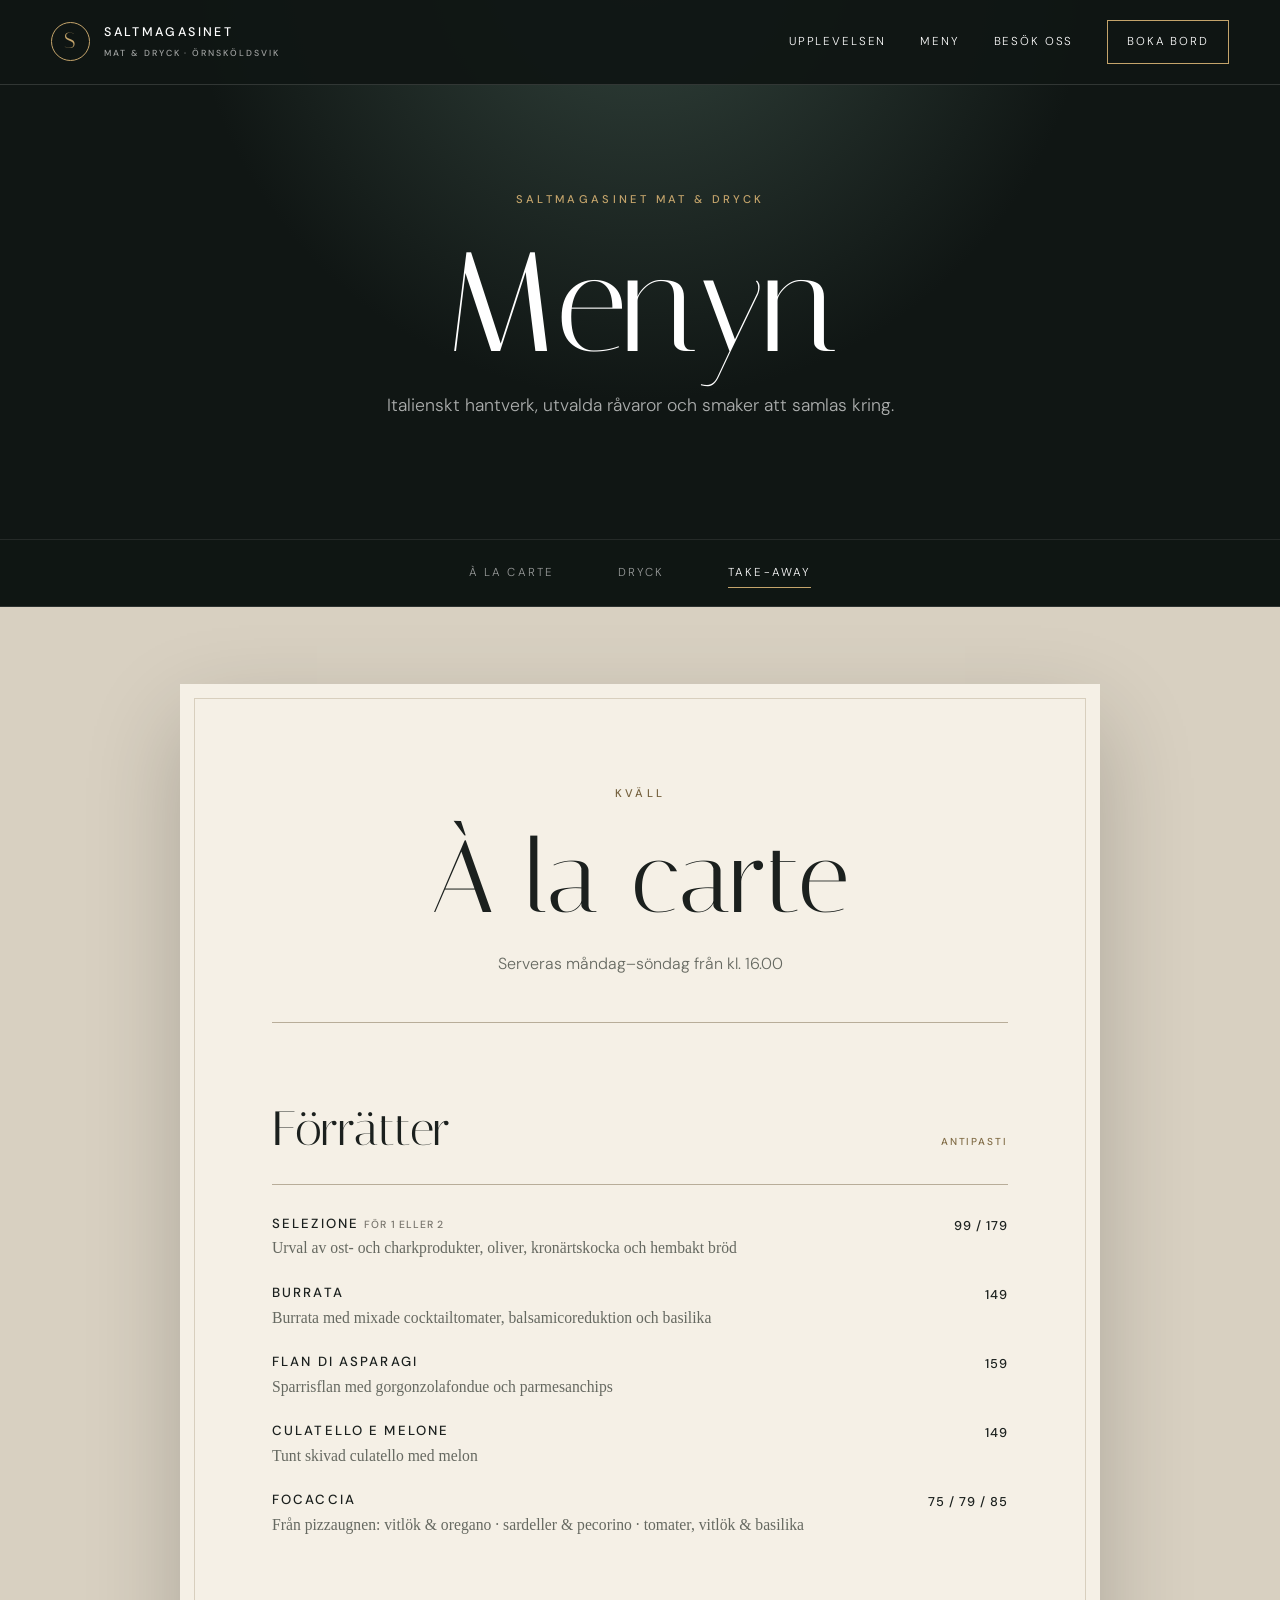
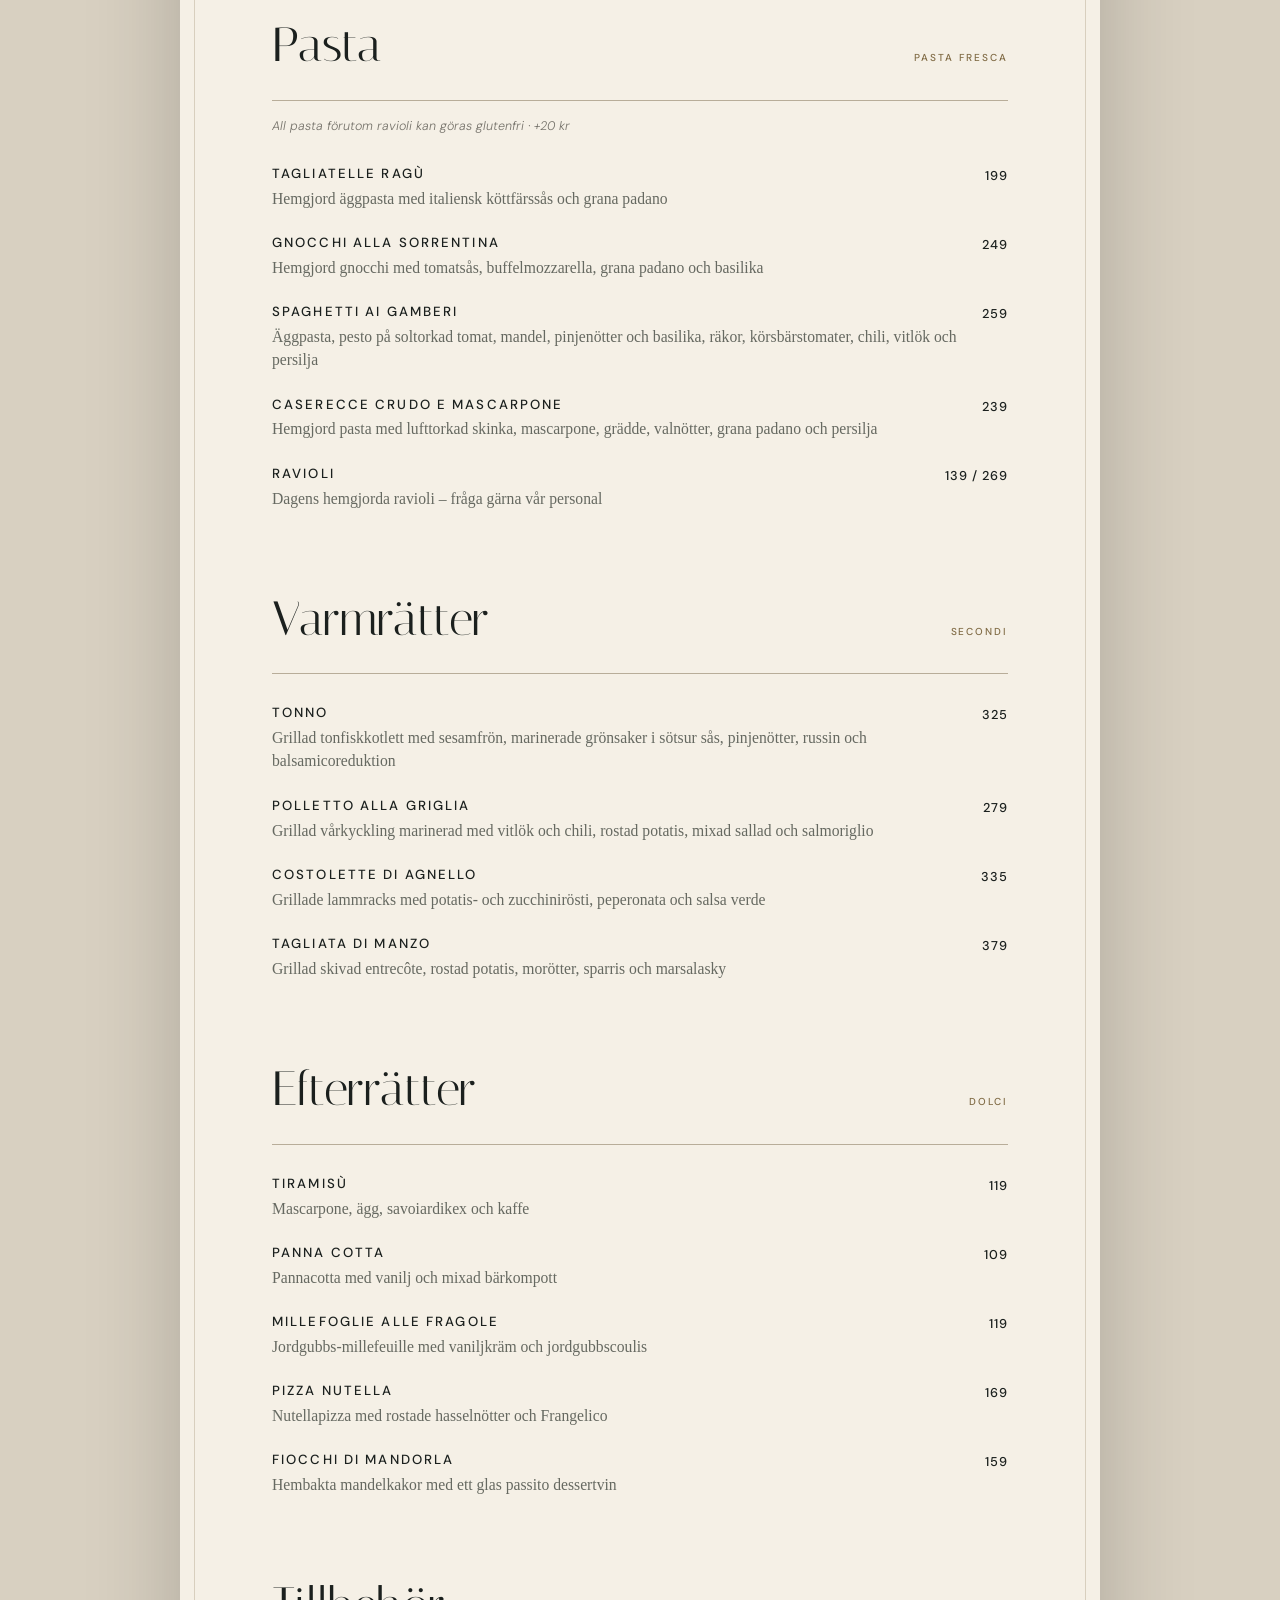
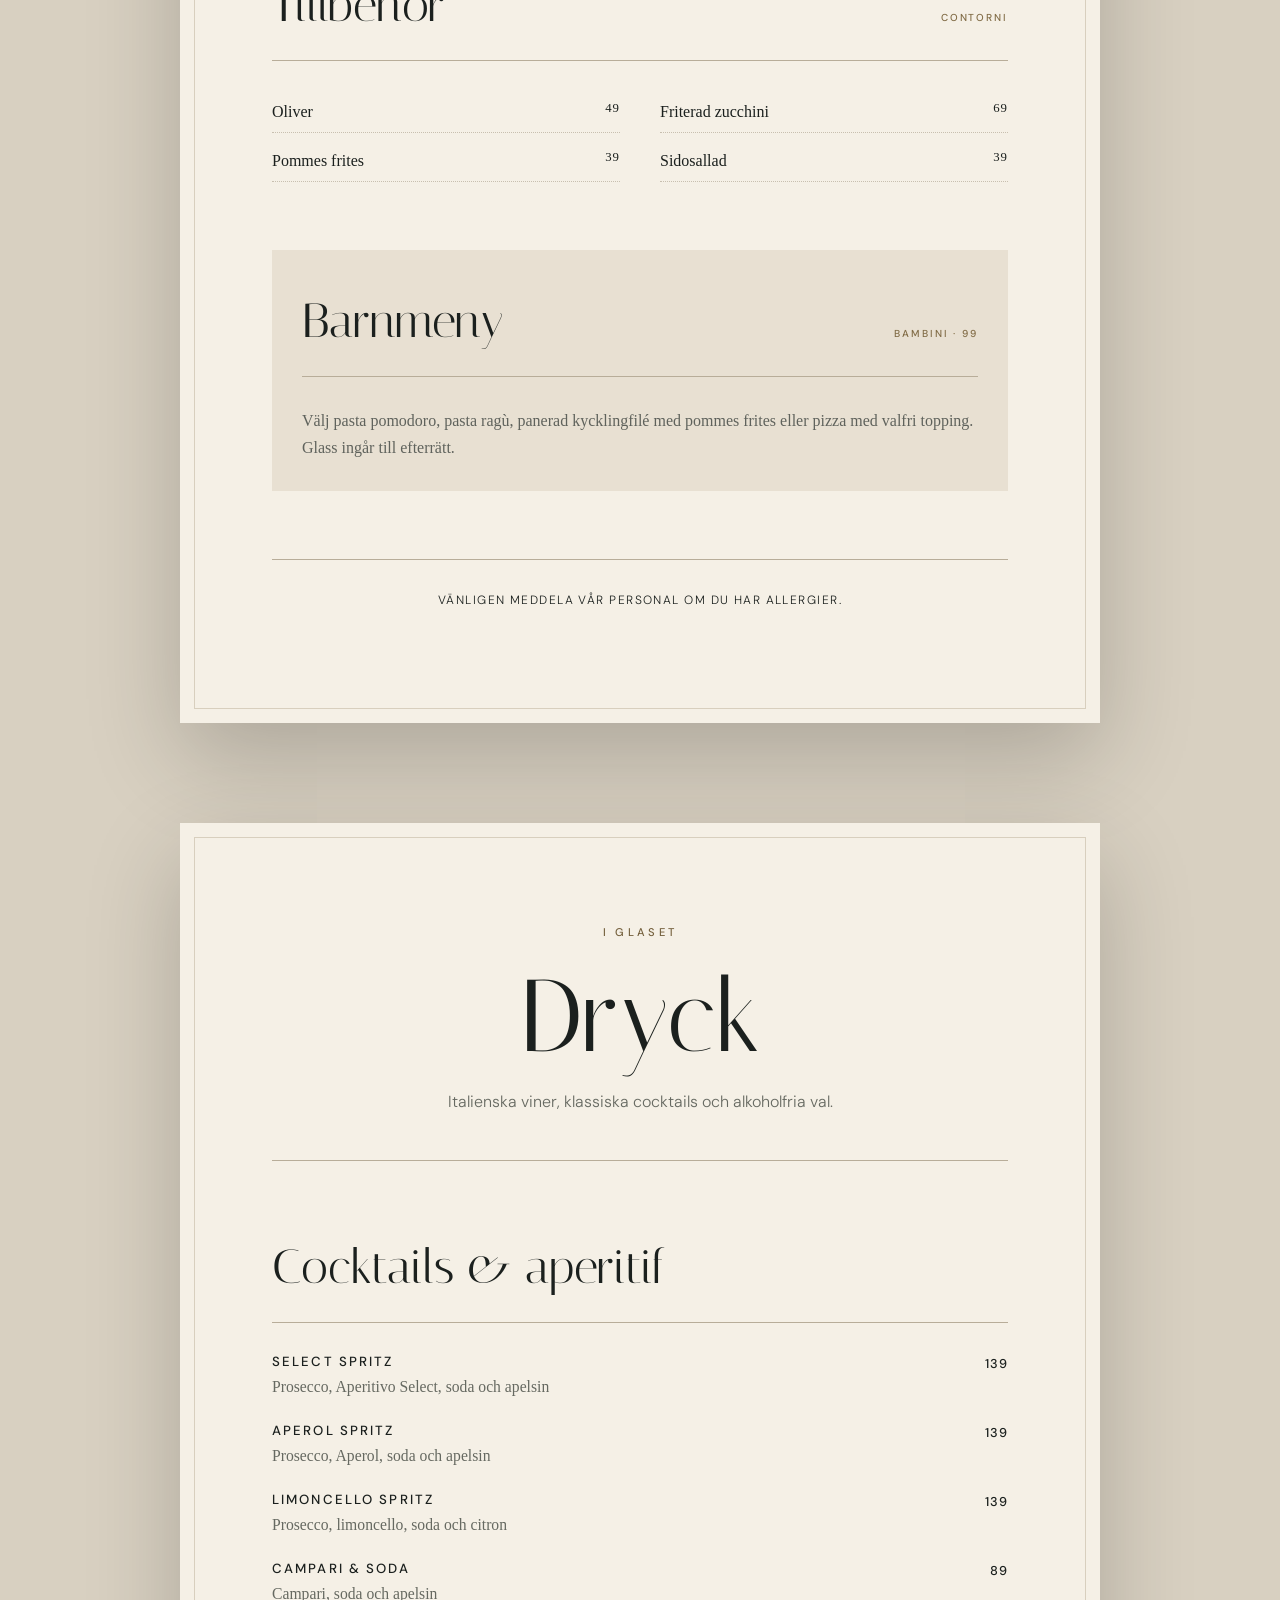
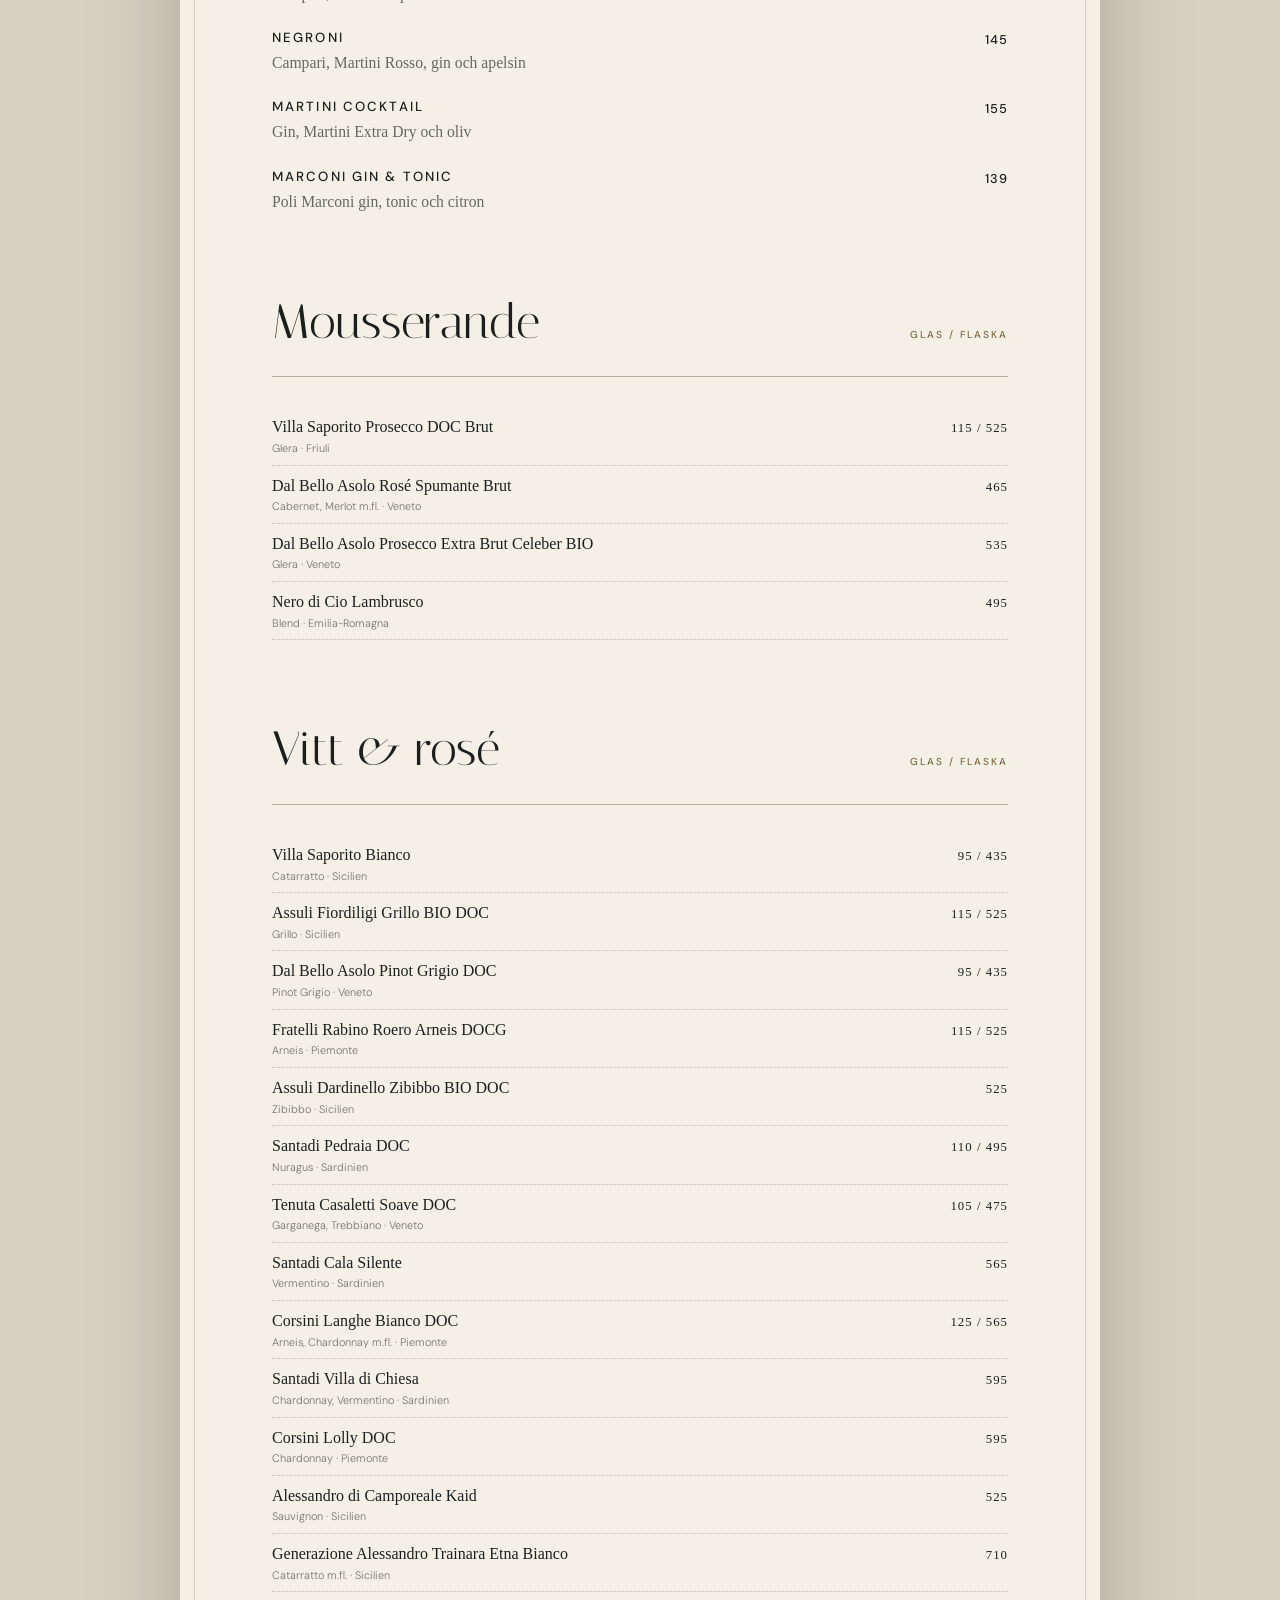
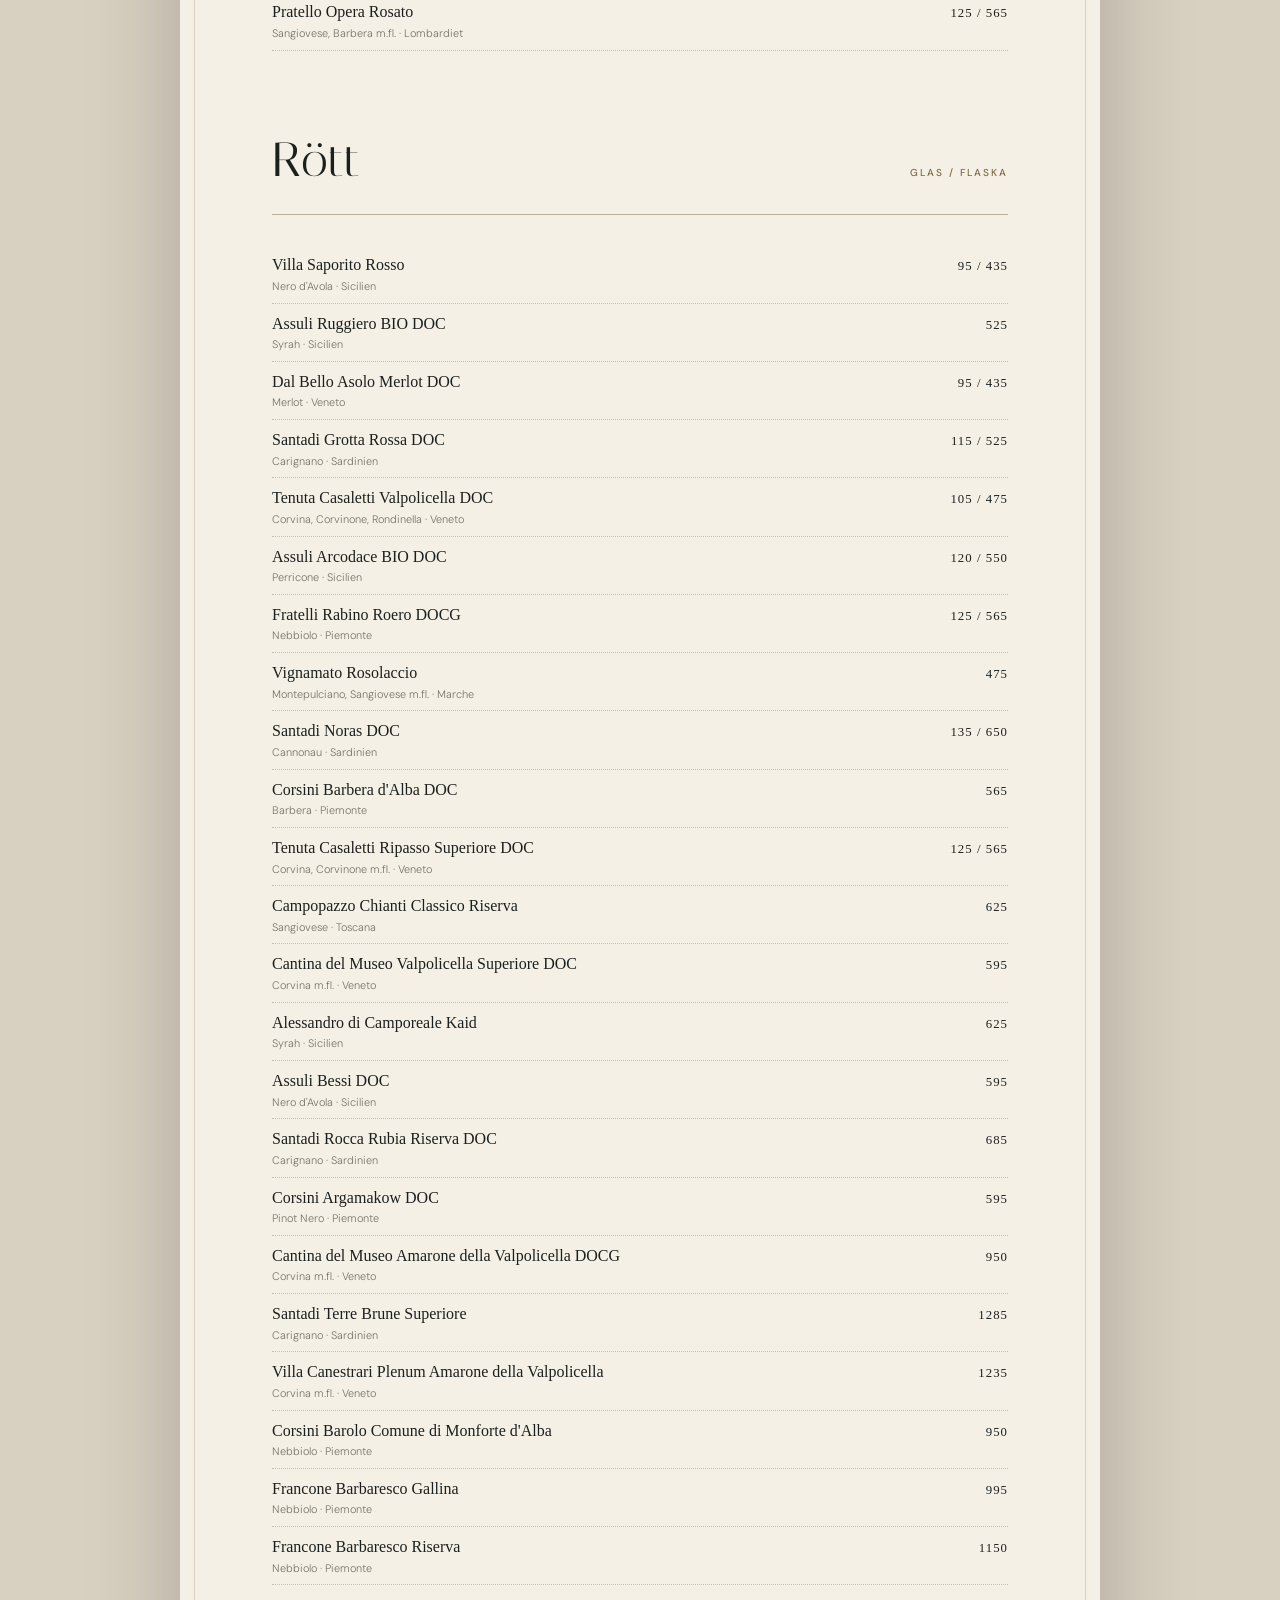
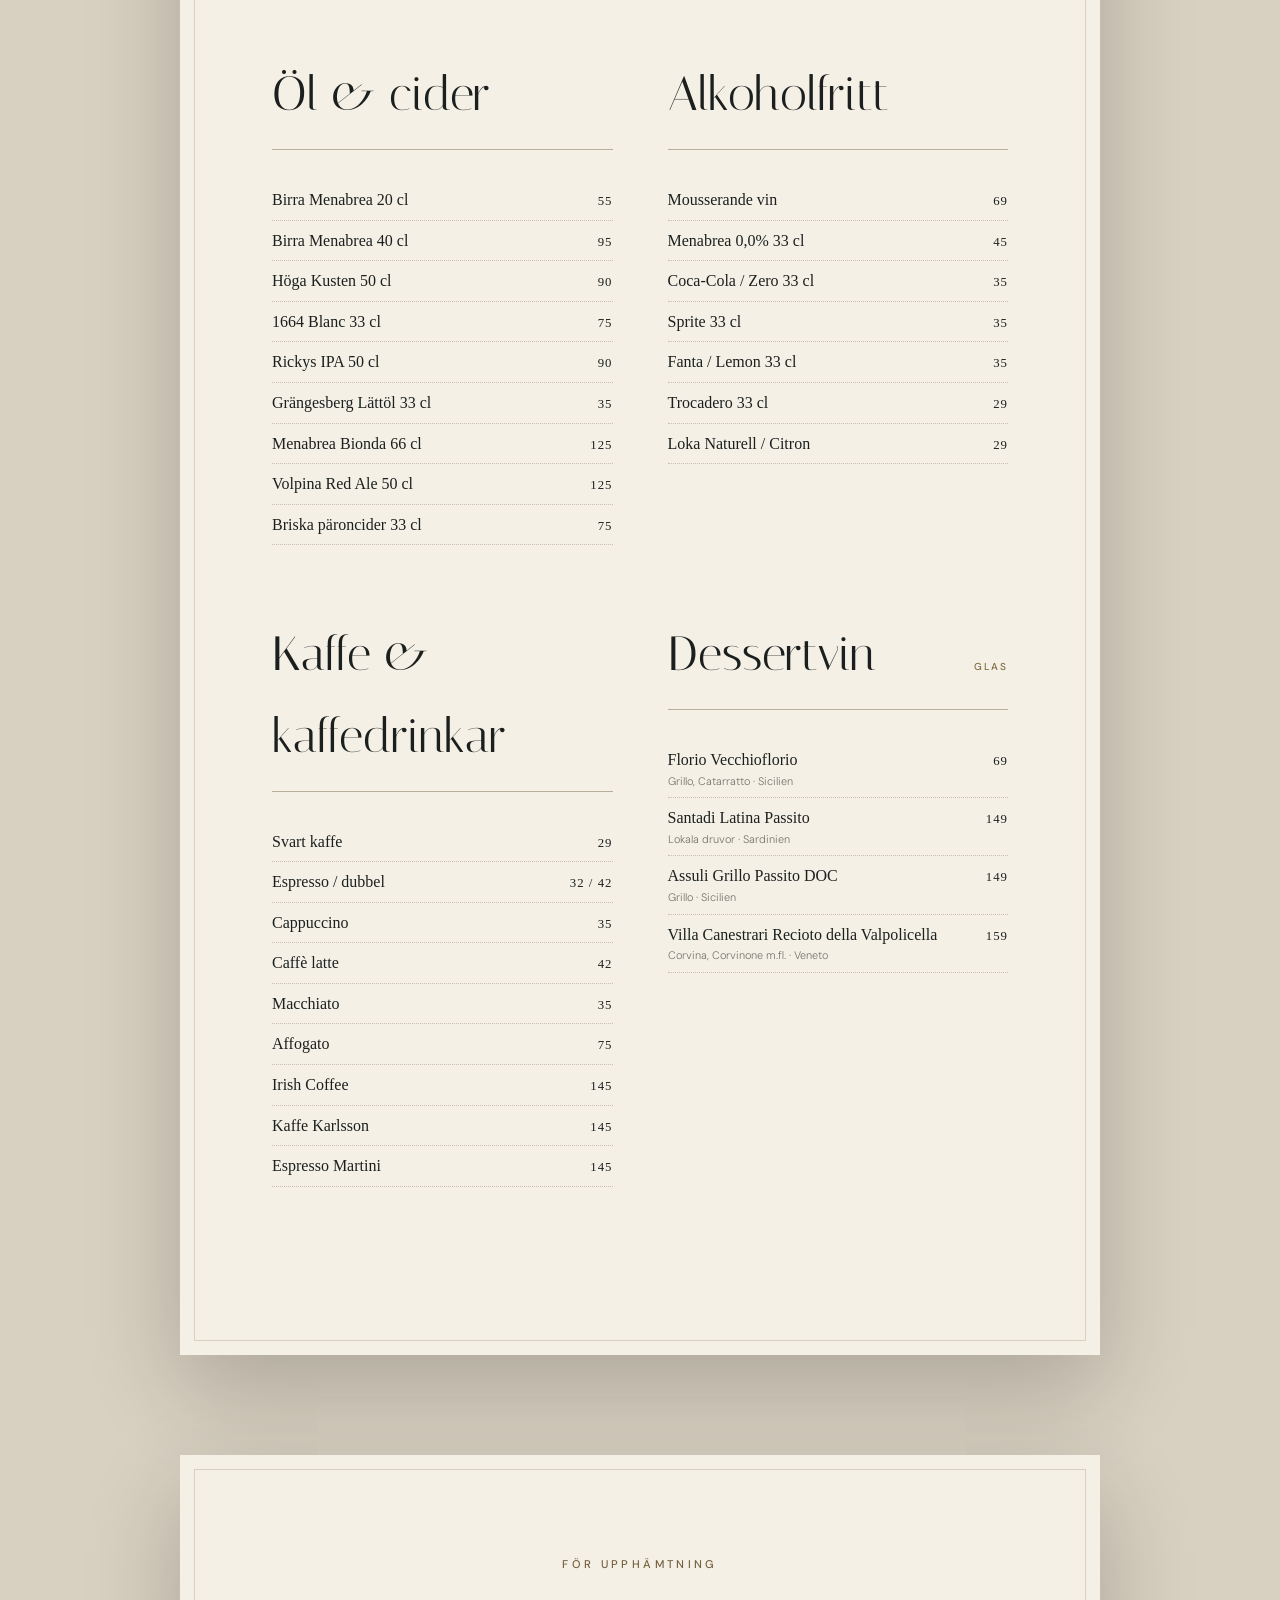
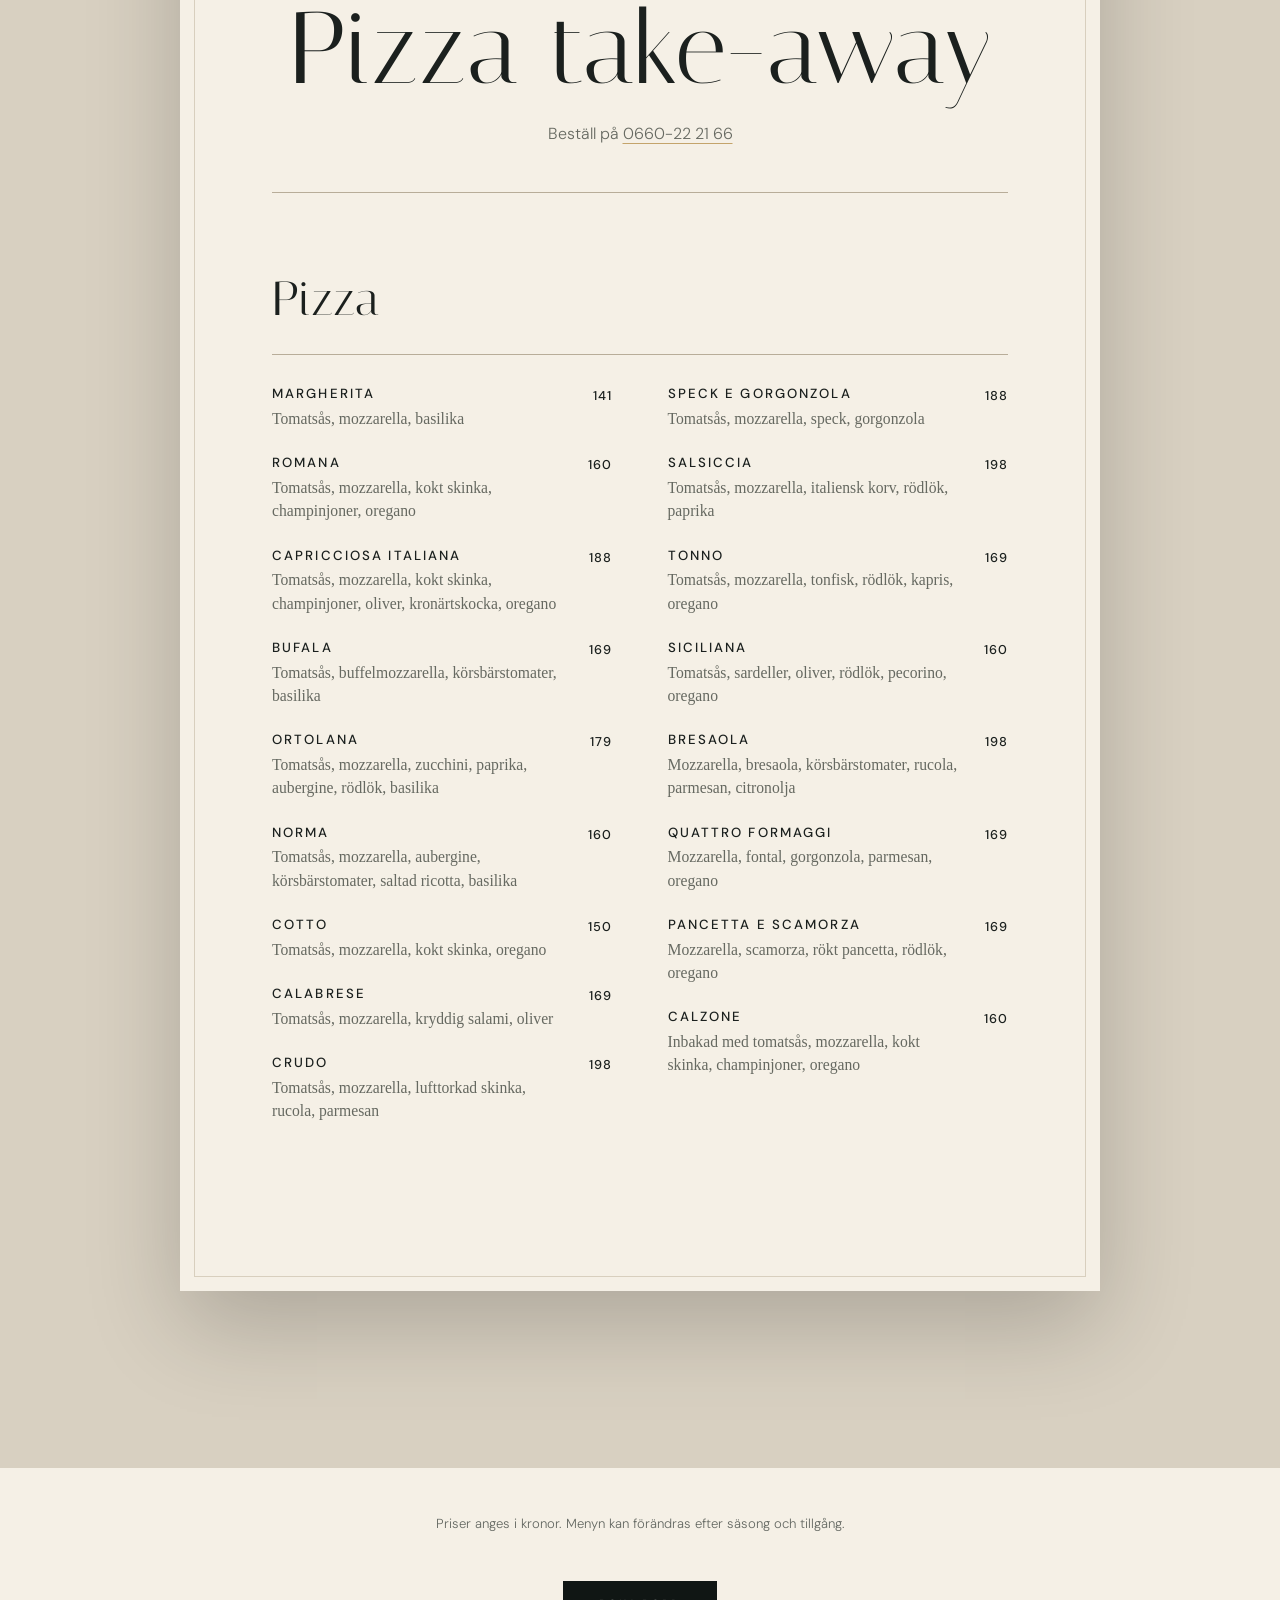
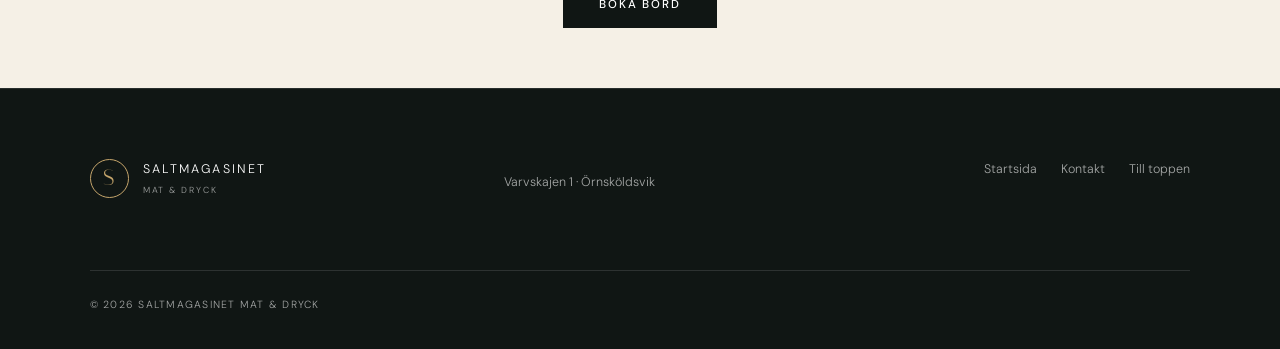
==== menu.html @ cf1a56c7 "Add files via upload" ====
<!doctype html>
<html lang="sv">
<head>
  <meta charset="utf-8"><meta name="viewport" content="width=device-width, initial-scale=1"><meta name="theme-color" content="#101614">
  <meta name="description" content="À la carte, vin, cocktails och take-away från Saltmagasinet Mat & Dryck i Örnsköldsvik.">
  <title>Meny — Saltmagasinet Mat & Dryck</title>
  <link rel="icon" type="image/svg+xml" href="data:image/svg+xml,%3Csvg xmlns='http://www.w3.org/2000/svg' viewBox='0 0 64 64'%3E%3Crect width='64' height='64' rx='12' fill='%23101614'/%3E%3Cpath d='M18 42c7 4 21 4 28 0M23 19h18M26 19v20m12-20v20' fill='none' stroke='%23c4a46b' stroke-width='3' stroke-linecap='round'/%3E%3C/svg%3E">
  <link rel="preconnect" href="https://fonts.googleapis.com"><link rel="preconnect" href="https://fonts.gstatic.com" crossorigin>
  <link href="https://fonts.googleapis.com/css2?family=DM+Sans:wght@300;400;500&family=Italiana&display=swap" rel="stylesheet">
  <link rel="stylesheet" href="styles.css"><link rel="stylesheet" href="menu.css"><script src="script.js" defer></script><script src="menu.js" defer></script>
</head>
<body class="menu-page">
  <a class="skip-link" href="#menu-content">Hoppa till menyn</a>
  <header class="site-header scrolled">
    <a class="wordmark" href="index.html" aria-label="Saltmagasinet – startsida"><span class="wordmark-mark" aria-hidden="true">S</span><span>SALTMAGASINET<small>MAT &amp; DRYCK · ÖRNSKÖLDSVIK</small></span></a>
    <button class="nav-toggle" type="button" aria-expanded="false" aria-controls="main-nav"><span></span><span></span><span></span><b class="sr-only">Öppna meny</b></button>
    <nav id="main-nav" aria-label="Huvudmeny"><a href="index.html#upplevelsen">Upplevelsen</a><a href="menu.html" aria-current="page">Meny</a><a href="index.html#besok">Besök oss</a><a class="nav-book" href="https://www.saltmagasinet.com/#bokabord" target="_blank" rel="noopener">Boka bord</a></nav>
  </header>

  <main id="menu-content">
    <header class="menu-hero">
      <p class="kicker">Saltmagasinet Mat &amp; Dryck</p><h1>Menyn</h1>
      <p>Italienskt hantverk, utvalda råvaror och smaker att samlas kring.</p>
    </header>

    <nav class="menu-tabs" aria-label="Välj meny">
      <a class="active" href="#a-la-carte">À la carte</a><a href="#dryck">Dryck</a><a href="#take-away">Take-away</a>
    </nav>

    <div class="menu-paper">
      <section class="menu-sheet" id="a-la-carte">
        <div class="sheet-heading"><p class="kicker dark">Kväll</p><h2>À la carte</h2><p>Serveras måndag–söndag från kl. 16.00</p></div>

        <section class="menu-category"><h3>Förrätter <span>Antipasti</span></h3>
          <article><div><h4>Selezione <small>för 1 eller 2</small></h4><p>Urval av ost- och charkprodukter, oliver, kronärtskocka och hembakt bröd</p></div><b>99 / 179</b></article>
          <article><div><h4>Burrata</h4><p>Burrata med mixade cocktailtomater, balsamicoreduktion och basilika</p></div><b>149</b></article>
          <article><div><h4>Flan di asparagi</h4><p>Sparrisflan med gorgonzolafondue och parmesanchips</p></div><b>159</b></article>
          <article><div><h4>Culatello e melone</h4><p>Tunt skivad culatello med melon</p></div><b>149</b></article>
          <article><div><h4>Focaccia</h4><p>Från pizzaugnen: vitlök &amp; oregano · sardeller &amp; pecorino · tomater, vitlök &amp; basilika</p></div><b>75 / 79 / 85</b></article>
        </section>

        <section class="menu-category"><h3>Pasta <span>Pasta fresca</span></h3><p class="category-note">All pasta förutom ravioli kan göras glutenfri · +20 kr</p>
          <article><div><h4>Tagliatelle ragù</h4><p>Hemgjord äggpasta med italiensk köttfärssås och grana padano</p></div><b>199</b></article>
          <article><div><h4>Gnocchi alla sorrentina</h4><p>Hemgjord gnocchi med tomatsås, buffelmozzarella, grana padano och basilika</p></div><b>249</b></article>
          <article><div><h4>Spaghetti ai gamberi</h4><p>Äggpasta, pesto på soltorkad tomat, mandel, pinjenötter och basilika, räkor, körsbärstomater, chili, vitlök och persilja</p></div><b>259</b></article>
          <article><div><h4>Caserecce crudo e mascarpone</h4><p>Hemgjord pasta med lufttorkad skinka, mascarpone, grädde, valnötter, grana padano och persilja</p></div><b>239</b></article>
          <article><div><h4>Ravioli</h4><p>Dagens hemgjorda ravioli – fråga gärna vår personal</p></div><b>139 / 269</b></article>
        </section>

        <section class="menu-category"><h3>Varmrätter <span>Secondi</span></h3>
          <article><div><h4>Tonno</h4><p>Grillad tonfiskkotlett med sesamfrön, marinerade grönsaker i sötsur sås, pinjenötter, russin och balsamicoreduktion</p></div><b>325</b></article>
          <article><div><h4>Polletto alla griglia</h4><p>Grillad vårkyckling marinerad med vitlök och chili, rostad potatis, mixad sallad och salmoriglio</p></div><b>279</b></article>
          <article><div><h4>Costolette di agnello</h4><p>Grillade lammracks med potatis- och zucchinirösti, peperonata och salsa verde</p></div><b>335</b></article>
          <article><div><h4>Tagliata di manzo</h4><p>Grillad skivad entrecôte, rostad potatis, morötter, sparris och marsalasky</p></div><b>379</b></article>
        </section>

        <section class="menu-category"><h3>Efterrätter <span>Dolci</span></h3>
          <article><div><h4>Tiramisù</h4><p>Mascarpone, ägg, savoiardikex och kaffe</p></div><b>119</b></article>
          <article><div><h4>Panna cotta</h4><p>Pannacotta med vanilj och mixad bärkompott</p></div><b>109</b></article>
          <article><div><h4>Millefoglie alle fragole</h4><p>Jordgubbs-millefeuille med vaniljkräm och jordgubbscoulis</p></div><b>119</b></article>
          <article><div><h4>Pizza Nutella</h4><p>Nutellapizza med rostade hasselnötter och Frangelico</p></div><b>169</b></article>
          <article><div><h4>Fiocchi di mandorla</h4><p>Hembakta mandelkakor med ett glas passito dessertvin</p></div><b>159</b></article>
        </section>

        <section class="menu-category compact"><h3>Tillbehör <span>Contorni</span></h3><div class="compact-grid"><p>Oliver <b>49</b></p><p>Friterad zucchini <b>69</b></p><p>Pommes frites <b>39</b></p><p>Sidosallad <b>39</b></p></div></section>
        <section class="menu-category kids"><h3>Barnmeny <span>Bambini · 99</span></h3><p>Välj pasta pomodoro, pasta ragù, panerad kycklingfilé med pommes frites eller pizza med valfri topping. Glass ingår till efterrätt.</p></section>
        <p class="allergy-note">Vänligen meddela vår personal om du har allergier.</p>
      </section>

      <section class="menu-sheet" id="dryck">
        <div class="sheet-heading"><p class="kicker dark">I glaset</p><h2>Dryck</h2><p>Italienska viner, klassiska cocktails och alkoholfria val.</p></div>
        <section class="menu-category"><h3>Cocktails &amp; aperitif</h3>
          <article><div><h4>Select Spritz</h4><p>Prosecco, Aperitivo Select, soda och apelsin</p></div><b>139</b></article><article><div><h4>Aperol Spritz</h4><p>Prosecco, Aperol, soda och apelsin</p></div><b>139</b></article><article><div><h4>Limoncello Spritz</h4><p>Prosecco, limoncello, soda och citron</p></div><b>139</b></article><article><div><h4>Campari &amp; soda</h4><p>Campari, soda och apelsin</p></div><b>89</b></article><article><div><h4>Negroni</h4><p>Campari, Martini Rosso, gin och apelsin</p></div><b>145</b></article><article><div><h4>Martini cocktail</h4><p>Gin, Martini Extra Dry och oliv</p></div><b>155</b></article><article><div><h4>Marconi gin &amp; tonic</h4><p>Poli Marconi gin, tonic och citron</p></div><b>139</b></article>
        </section>

        <section class="menu-category wine-list"><h3>Mousserande <span>Glas / flaska</span></h3>
          <p><span>Villa Saporito Prosecco DOC Brut <small>Glera · Friuli</small></span><b>115 / 525</b></p><p><span>Dal Bello Asolo Rosé Spumante Brut <small>Cabernet, Merlot m.fl. · Veneto</small></span><b>465</b></p><p><span>Dal Bello Asolo Prosecco Extra Brut Celeber BIO <small>Glera · Veneto</small></span><b>535</b></p><p><span>Nero di Cio Lambrusco <small>Blend · Emilia-Romagna</small></span><b>495</b></p>
        </section>
        <section class="menu-category wine-list"><h3>Vitt &amp; rosé <span>Glas / flaska</span></h3>
          <p><span>Villa Saporito Bianco <small>Catarratto · Sicilien</small></span><b>95 / 435</b></p><p><span>Assuli Fiordiligi Grillo BIO DOC <small>Grillo · Sicilien</small></span><b>115 / 525</b></p><p><span>Dal Bello Asolo Pinot Grigio DOC <small>Pinot Grigio · Veneto</small></span><b>95 / 435</b></p><p><span>Fratelli Rabino Roero Arneis DOCG <small>Arneis · Piemonte</small></span><b>115 / 525</b></p><p><span>Assuli Dardinello Zibibbo BIO DOC <small>Zibibbo · Sicilien</small></span><b>525</b></p><p><span>Santadi Pedraia DOC <small>Nuragus · Sardinien</small></span><b>110 / 495</b></p><p><span>Tenuta Casaletti Soave DOC <small>Garganega, Trebbiano · Veneto</small></span><b>105 / 475</b></p><p><span>Santadi Cala Silente <small>Vermentino · Sardinien</small></span><b>565</b></p><p><span>Corsini Langhe Bianco DOC <small>Arneis, Chardonnay m.fl. · Piemonte</small></span><b>125 / 565</b></p><p><span>Santadi Villa di Chiesa <small>Chardonnay, Vermentino · Sardinien</small></span><b>595</b></p><p><span>Corsini Lolly DOC <small>Chardonnay · Piemonte</small></span><b>595</b></p><p><span>Alessandro di Camporeale Kaid <small>Sauvignon · Sicilien</small></span><b>525</b></p><p><span>Generazione Alessandro Trainara Etna Bianco <small>Catarratto m.fl. · Sicilien</small></span><b>710</b></p><p><span>Pratello Opera Rosato <small>Sangiovese, Barbera m.fl. · Lombardiet</small></span><b>125 / 565</b></p>
        </section>
        <section class="menu-category wine-list"><h3>Rött <span>Glas / flaska</span></h3>
          <p><span>Villa Saporito Rosso <small>Nero d'Avola · Sicilien</small></span><b>95 / 435</b></p><p><span>Assuli Ruggiero BIO DOC <small>Syrah · Sicilien</small></span><b>525</b></p><p><span>Dal Bello Asolo Merlot DOC <small>Merlot · Veneto</small></span><b>95 / 435</b></p><p><span>Santadi Grotta Rossa DOC <small>Carignano · Sardinien</small></span><b>115 / 525</b></p><p><span>Tenuta Casaletti Valpolicella DOC <small>Corvina, Corvinone, Rondinella · Veneto</small></span><b>105 / 475</b></p><p><span>Assuli Arcodace BIO DOC <small>Perricone · Sicilien</small></span><b>120 / 550</b></p><p><span>Fratelli Rabino Roero DOCG <small>Nebbiolo · Piemonte</small></span><b>125 / 565</b></p><p><span>Vignamato Rosolaccio <small>Montepulciano, Sangiovese m.fl. · Marche</small></span><b>475</b></p><p><span>Santadi Noras DOC <small>Cannonau · Sardinien</small></span><b>135 / 650</b></p><p><span>Corsini Barbera d'Alba DOC <small>Barbera · Piemonte</small></span><b>565</b></p><p><span>Tenuta Casaletti Ripasso Superiore DOC <small>Corvina, Corvinone m.fl. · Veneto</small></span><b>125 / 565</b></p><p><span>Campopazzo Chianti Classico Riserva <small>Sangiovese · Toscana</small></span><b>625</b></p><p><span>Cantina del Museo Valpolicella Superiore DOC <small>Corvina m.fl. · Veneto</small></span><b>595</b></p><p><span>Alessandro di Camporeale Kaid <small>Syrah · Sicilien</small></span><b>625</b></p><p><span>Assuli Bessi DOC <small>Nero d'Avola · Sicilien</small></span><b>595</b></p><p><span>Santadi Rocca Rubia Riserva DOC <small>Carignano · Sardinien</small></span><b>685</b></p><p><span>Corsini Argamakow DOC <small>Pinot Nero · Piemonte</small></span><b>595</b></p><p><span>Cantina del Museo Amarone della Valpolicella DOCG <small>Corvina m.fl. · Veneto</small></span><b>950</b></p><p><span>Santadi Terre Brune Superiore <small>Carignano · Sardinien</small></span><b>1285</b></p><p><span>Villa Canestrari Plenum Amarone della Valpolicella <small>Corvina m.fl. · Veneto</small></span><b>1235</b></p><p><span>Corsini Barolo Comune di Monforte d'Alba <small>Nebbiolo · Piemonte</small></span><b>950</b></p><p><span>Francone Barbaresco Gallina <small>Nebbiolo · Piemonte</small></span><b>995</b></p><p><span>Francone Barbaresco Riserva <small>Nebbiolo · Piemonte</small></span><b>1150</b></p>
        </section>
        <div class="drink-columns">
          <section class="menu-category wine-list"><h3>Öl &amp; cider</h3><p><span>Birra Menabrea 20 cl</span><b>55</b></p><p><span>Birra Menabrea 40 cl</span><b>95</b></p><p><span>Höga Kusten 50 cl</span><b>90</b></p><p><span>1664 Blanc 33 cl</span><b>75</b></p><p><span>Rickys IPA 50 cl</span><b>90</b></p><p><span>Grängesberg Lättöl 33 cl</span><b>35</b></p><p><span>Menabrea Bionda 66 cl</span><b>125</b></p><p><span>Volpina Red Ale 50 cl</span><b>125</b></p><p><span>Briska päroncider 33 cl</span><b>75</b></p></section>
          <section class="menu-category wine-list"><h3>Alkoholfritt</h3><p><span>Mousserande vin</span><b>69</b></p><p><span>Menabrea 0,0% 33 cl</span><b>45</b></p><p><span>Coca-Cola / Zero 33 cl</span><b>35</b></p><p><span>Sprite 33 cl</span><b>35</b></p><p><span>Fanta / Lemon 33 cl</span><b>35</b></p><p><span>Trocadero 33 cl</span><b>29</b></p><p><span>Loka Naturell / Citron</span><b>29</b></p></section>
        </div>
        <div class="drink-columns">
          <section class="menu-category wine-list"><h3>Kaffe &amp; kaffedrinkar</h3><p><span>Svart kaffe</span><b>29</b></p><p><span>Espresso / dubbel</span><b>32 / 42</b></p><p><span>Cappuccino</span><b>35</b></p><p><span>Caffè latte</span><b>42</b></p><p><span>Macchiato</span><b>35</b></p><p><span>Affogato</span><b>75</b></p><p><span>Irish Coffee</span><b>145</b></p><p><span>Kaffe Karlsson</span><b>145</b></p><p><span>Espresso Martini</span><b>145</b></p></section>
          <section class="menu-category wine-list"><h3>Dessertvin <span>Glas</span></h3><p><span>Florio Vecchioflorio <small>Grillo, Catarratto · Sicilien</small></span><b>69</b></p><p><span>Santadi Latina Passito <small>Lokala druvor · Sardinien</small></span><b>149</b></p><p><span>Assuli Grillo Passito DOC <small>Grillo · Sicilien</small></span><b>149</b></p><p><span>Villa Canestrari Recioto della Valpolicella <small>Corvina, Corvinone m.fl. · Veneto</small></span><b>159</b></p></section>
        </div>
      </section>

      <section class="menu-sheet" id="take-away">
        <div class="sheet-heading"><p class="kicker dark">För upphämtning</p><h2>Pizza take-away</h2><p>Beställ på <a href="tel:+46660222166">0660-22 21 66</a></p></div>
        <section class="menu-category pizza-list"><h3>Pizza</h3>
          <article><div><h4>Margherita</h4><p>Tomatsås, mozzarella, basilika</p></div><b>141</b></article><article><div><h4>Romana</h4><p>Tomatsås, mozzarella, kokt skinka, champinjoner, oregano</p></div><b>160</b></article><article><div><h4>Capricciosa italiana</h4><p>Tomatsås, mozzarella, kokt skinka, champinjoner, oliver, kronärtskocka, oregano</p></div><b>188</b></article><article><div><h4>Bufala</h4><p>Tomatsås, buffelmozzarella, körsbärstomater, basilika</p></div><b>169</b></article><article><div><h4>Ortolana</h4><p>Tomatsås, mozzarella, zucchini, paprika, aubergine, rödlök, basilika</p></div><b>179</b></article><article><div><h4>Norma</h4><p>Tomatsås, mozzarella, aubergine, körsbärstomater, saltad ricotta, basilika</p></div><b>160</b></article><article><div><h4>Cotto</h4><p>Tomatsås, mozzarella, kokt skinka, oregano</p></div><b>150</b></article><article><div><h4>Calabrese</h4><p>Tomatsås, mozzarella, kryddig salami, oliver</p></div><b>169</b></article><article><div><h4>Crudo</h4><p>Tomatsås, mozzarella, lufttorkad skinka, rucola, parmesan</p></div><b>198</b></article><article><div><h4>Speck e gorgonzola</h4><p>Tomatsås, mozzarella, speck, gorgonzola</p></div><b>188</b></article><article><div><h4>Salsiccia</h4><p>Tomatsås, mozzarella, italiensk korv, rödlök, paprika</p></div><b>198</b></article><article><div><h4>Tonno</h4><p>Tomatsås, mozzarella, tonfisk, rödlök, kapris, oregano</p></div><b>169</b></article><article><div><h4>Siciliana</h4><p>Tomatsås, sardeller, oliver, rödlök, pecorino, oregano</p></div><b>160</b></article><article><div><h4>Bresaola</h4><p>Mozzarella, bresaola, körsbärstomater, rucola, parmesan, citronolja</p></div><b>198</b></article><article><div><h4>Quattro formaggi</h4><p>Mozzarella, fontal, gorgonzola, parmesan, oregano</p></div><b>169</b></article><article><div><h4>Pancetta e scamorza</h4><p>Mozzarella, scamorza, rökt pancetta, rödlök, oregano</p></div><b>169</b></article><article><div><h4>Calzone</h4><p>Inbakad med tomatsås, mozzarella, kokt skinka, champinjoner, oregano</p></div><b>160</b></article>
        </section>
      </section>
    </div>
    <aside class="menu-footnote"><p>Priser anges i kronor. Menyn kan förändras efter säsong och tillgång.</p><a class="button button-dark" href="https://www.saltmagasinet.com/#bokabord" target="_blank" rel="noopener">Boka bord</a></aside>
  </main>
  <footer><div class="footer-brand"><span class="wordmark-mark" aria-hidden="true">S</span><p>SALTMAGASINET<small>MAT &amp; DRYCK</small></p></div><p>Varvskajen 1 · Örnsköldsvik</p><div class="footer-links"><a href="index.html">Startsida</a><a href="mailto:info@saltmagasinet.com">Kontakt</a><a href="#menu-content">Till toppen</a></div><p class="copyright">© <span id="year"></span> Saltmagasinet Mat &amp; Dryck</p></footer>
  <a class="mobile-book" href="https://www.saltmagasinet.com/#bokabord" target="_blank" rel="noopener">Boka bord</a>
</body></html>
---- styles.css ----
:root{--ink:#101614;--forest:#16231e;--paper:#eee9df;--paper-2:#f7f4ed;--gold:#c4a46b;--line:rgba(16,22,20,.2);--serif:'Italiana',Georgia,serif;--sans:'DM Sans',Arial,sans-serif}
*{box-sizing:border-box}html{scroll-behavior:smooth;scroll-padding-top:90px}body{margin:0;background:var(--paper-2);color:var(--ink);font-family:var(--sans);font-size:16px;line-height:1.7;font-weight:300}img{display:block;width:100%}a{color:inherit;text-decoration:none}button{font:inherit}.skip-link{position:fixed;left:1rem;top:-5rem;background:#fff;color:#000;padding:.75rem 1rem;z-index:100}.skip-link:focus{top:1rem}.sr-only{position:absolute;width:1px;height:1px;padding:0;margin:-1px;overflow:hidden;clip:rect(0,0,0,0);white-space:nowrap;border:0}
.site-header{position:fixed;z-index:50;inset:0 0 auto;display:flex;align-items:center;justify-content:space-between;padding:20px clamp(20px,4vw,68px);color:#fff;border-bottom:1px solid rgba(255,255,255,.14);transition:background .3s,padding .3s}.site-header.scrolled,.site-header.open{background:rgba(16,22,20,.96);backdrop-filter:blur(14px);padding-top:13px;padding-bottom:13px}.wordmark{display:flex;align-items:center;gap:14px;font-size:.78rem;letter-spacing:.19em;font-weight:500}.wordmark small,.footer-brand small{display:block;font-size:.55rem;letter-spacing:.22em;color:rgba(255,255,255,.6);margin-top:3px}.wordmark-mark{width:39px;height:39px;border:1px solid var(--gold);border-radius:50%;display:grid;place-items:center;color:var(--gold);font-family:var(--serif);font-size:1.35rem}.site-header nav{display:flex;align-items:center;gap:34px;font-size:.72rem;letter-spacing:.16em;text-transform:uppercase}.site-header nav a:not(.nav-book){position:relative}.site-header nav a:not(.nav-book)::after{content:'';position:absolute;left:0;bottom:-7px;width:100%;height:1px;background:var(--gold);transform:scaleX(0);transform-origin:right;transition:transform .25s}.site-header nav a:hover::after,.site-header nav a:focus-visible::after{transform:scaleX(1);transform-origin:left}.nav-book{border:1px solid var(--gold);padding:11px 19px}.nav-toggle{display:none;background:transparent;border:0;color:#fff;padding:8px}.nav-toggle span{display:block;width:24px;height:1px;background:currentColor;margin:5px}
.hero{height:min(1000px,100svh);min-height:700px;position:relative;display:flex;align-items:center;overflow:hidden;color:#fff}.hero-image,.hero-shade{position:absolute;inset:0;height:100%;object-fit:cover}.hero-image{animation:drift 20s ease-out both}.hero-shade{background:linear-gradient(90deg,rgba(7,13,11,.8) 0%,rgba(7,13,11,.42) 48%,rgba(7,13,11,.12) 100%),linear-gradient(0deg,rgba(7,13,11,.6),transparent 45%)}.hero-content{position:relative;z-index:2;width:min(900px,90%);margin-left:clamp(24px,9vw,160px);padding-top:80px}.kicker{text-transform:uppercase;letter-spacing:.3em;font-size:.7rem;font-weight:500;color:var(--gold);margin:0 0 24px}.kicker.dark{color:#75613e}.hero h1,.section h2{font-family:var(--serif);font-weight:400;line-height:.95;letter-spacing:-.015em;margin:0}.hero h1{font-size:clamp(4rem,9vw,9rem)}em{font-weight:400;color:var(--gold)}.hero-lead{font-size:clamp(1.05rem,1.7vw,1.35rem);max-width:520px;color:rgba(255,255,255,.78);margin:34px 0 38px}.actions{display:flex;gap:12px;flex-wrap:wrap}.button{display:inline-flex;align-items:center;justify-content:center;min-width:154px;padding:14px 22px;font-size:.72rem;letter-spacing:.17em;text-transform:uppercase;font-weight:500;transition:.25s}.button-gold{background:var(--gold);color:var(--ink)}.button-gold:hover{background:#d7bd8b}.button-ghost{border:1px solid rgba(255,255,255,.5)}.button-ghost:hover{border-color:#fff;background:rgba(255,255,255,.08)}.hero-location{position:absolute;z-index:2;right:clamp(24px,4vw,68px);bottom:30px;font-size:.65rem;letter-spacing:.2em;text-transform:uppercase;color:rgba(255,255,255,.62)}
.section{padding:clamp(90px,12vw,180px) clamp(24px,7vw,120px)}.section h2{font-size:clamp(3.5rem,7vw,7.4rem)}.intro{display:grid;grid-template-columns:.45fr 1.2fr .55fr;gap:clamp(35px,7vw,120px);background:var(--paper-2)}.section-label{display:flex;gap:12px;align-items:flex-start;font-size:.66rem;letter-spacing:.2em;text-transform:uppercase}.section-label span{color:#806b45}.section-label p{margin:0}.intro-copy{max-width:790px}.intro-copy h2{margin-bottom:42px}.intro-copy>p:not(.kicker){max-width:660px;color:#4e534f}.intro-copy .large-copy{font-size:clamp(1.2rem,2vw,1.55rem);color:var(--ink);line-height:1.55}.intro-note{align-self:end;border-left:1px solid var(--gold);padding-left:24px;font-family:var(--serif);font-size:1.3rem;line-height:1.45}.intro-note p{margin:0}.feature{background:var(--forest);color:#fff;display:grid;grid-template-columns:minmax(300px,1.08fr) minmax(300px,.92fr);padding-top:0;padding-bottom:0;min-height:860px}.feature-image{margin-left:calc(clamp(24px,7vw,120px) * -1);overflow:hidden}.feature-image img{height:100%;object-fit:cover}.feature-copy{padding:clamp(70px,10vw,160px) clamp(0px,3vw,50px) clamp(70px,10vw,160px) clamp(45px,8vw,130px);align-self:center}.feature-copy p:not(.kicker),.wine-copy p:not(.kicker){color:rgba(255,255,255,.68);max-width:470px;margin:35px 0}.text-link{display:inline-flex;gap:12px;border-bottom:1px solid var(--gold);padding-bottom:7px;font-size:.72rem;letter-spacing:.18em;text-transform:uppercase}.manifesto{text-align:center;background:var(--paper);padding-left:max(24px,15vw);padding-right:max(24px,15vw)}.manifesto blockquote{font-family:var(--serif);font-size:clamp(2.5rem,5vw,5rem);line-height:1.18;margin:0}.wine{display:grid;grid-template-columns:.9fr 1.1fr;background:#0c100f;color:#fff;padding-top:0;padding-bottom:0;min-height:760px}.wine-copy{align-self:center;padding:clamp(70px,10vw,150px) clamp(45px,8vw,130px) clamp(70px,10vw,150px) 0}.wine-image{margin-right:calc(clamp(24px,7vw,120px) * -1);overflow:hidden}.wine-image img{height:100%;object-fit:cover}.visit{background:var(--paper-2)}.visit-heading{display:flex;align-items:end;justify-content:space-between;margin-bottom:clamp(65px,8vw,110px)}.visit-grid{display:grid;grid-template-columns:repeat(3,1fr);border-top:1px solid var(--line);gap:0}.visit-grid>div{padding:36px 7% 10px;border-right:1px solid var(--line)}.visit-grid>div:first-child{padding-left:0}.visit-grid>div:last-child{border:0}.visit h3{text-transform:uppercase;letter-spacing:.2em;font-size:.7rem;margin:0 0 25px}.visit p{color:#4e534f}.dark-link{margin-top:20px}.hours{margin:0}.hours div{display:flex;justify-content:space-between;gap:20px;border-bottom:1px solid rgba(16,22,20,.1);padding:7px 0}.hours dt,.hours dd{margin:0}.visit small{display:block;margin-top:16px;color:#71766f;line-height:1.5}.button-dark{background:var(--ink);color:#fff;margin-top:25px}.button-dark:hover{background:#28312e}footer{background:var(--ink);color:rgba(255,255,255,.62);padding:70px clamp(24px,7vw,120px) 35px;display:grid;grid-template-columns:1.1fr .9fr 1fr;align-items:start;gap:40px;font-size:.78rem}.footer-brand{display:flex;align-items:center;gap:14px;color:#fff;letter-spacing:.17em}.footer-brand p{margin:0}.footer-links{display:flex;justify-content:flex-end;gap:24px}.footer-links a:hover{color:#fff}.copyright{grid-column:1/-1;border-top:1px solid rgba(255,255,255,.12);padding-top:25px;margin:25px 0 0;font-size:.65rem;letter-spacing:.12em;text-transform:uppercase}.mobile-book{display:none}.reveal{opacity:0;transform:translateY(28px);transition:opacity .8s ease,transform .8s ease}.reveal.is-visible{opacity:1;transform:none}
@keyframes drift{from{transform:scale(1.06)}to{transform:scale(1)}}
@media(max-width:1080px){.site-header nav{position:absolute;left:0;right:0;top:100%;display:none;flex-direction:column;align-items:flex-start;background:rgba(16,22,20,.98);padding:28px}.site-header.open nav{display:flex}.nav-toggle{display:block}.intro{grid-template-columns:1fr}.section-label{display:none}.intro-note{max-width:500px}.feature,.wine{grid-template-columns:1fr;min-height:0}.feature-image,.wine-image{margin:0;height:min(75vw,650px)}.feature-copy,.wine-copy{padding:80px 0}.wine-image{order:-1}.visit-heading{display:block}.visit-grid{grid-template-columns:1fr}.visit-grid>div,.visit-grid>div:first-child{padding:30px 0;border-right:0;border-bottom:1px solid var(--line)}footer{grid-template-columns:1fr}.footer-links{justify-content:flex-start;flex-wrap:wrap}.hero-location{display:none}}
@media(max-width:560px){body{padding-bottom:56px}.site-header{padding:14px 18px}.wordmark{font-size:.66rem}.wordmark-mark{width:34px;height:34px}.wordmark small{font-size:.47rem}.hero{min-height:650px}.hero-content{margin-left:22px}.hero h1{font-size:clamp(3.5rem,19vw,5.4rem)}.section{padding:85px 22px}.feature,.wine{padding-top:0;padding-bottom:0}.actions{align-items:stretch;flex-direction:column;width:min(260px,100%)}.mobile-book{display:block;position:fixed;z-index:60;bottom:0;left:0;right:0;background:var(--gold);color:var(--ink);text-align:center;padding:15px;text-transform:uppercase;letter-spacing:.18em;font-size:.72rem;font-weight:500}}
@media(prefers-reduced-motion:reduce){html{scroll-behavior:auto}.hero-image{animation:none}.reveal{opacity:1;transform:none;transition:none}}
---- menu.css ----
.menu-page{background:#171e1b}.menu-page .site-header{background:rgba(16,22,20,.96)}.menu-hero{padding:190px 24px 100px;text-align:center;color:#fff;background:radial-gradient(circle at 50% -10%,#33443d 0,transparent 52%),#101614}.menu-hero h1,.sheet-heading h2{font-family:var(--serif);font-weight:400;line-height:1;margin:0}.menu-hero h1{font-size:clamp(4.5rem,11vw,9rem)}.menu-hero>p:last-child{color:rgba(255,255,255,.65);font-size:1.1rem}.menu-tabs{position:sticky;top:65px;z-index:20;display:flex;justify-content:center;gap:clamp(18px,5vw,70px);background:rgba(16,22,20,.97);border-top:1px solid rgba(255,255,255,.09);border-bottom:1px solid rgba(255,255,255,.12);padding:18px 20px;color:rgba(255,255,255,.58);font-size:.72rem;letter-spacing:.18em;text-transform:uppercase}.menu-tabs a{padding:5px 0;border-bottom:1px solid transparent}.menu-tabs a.active,.menu-tabs a:hover{color:#fff;border-color:var(--gold)}.menu-paper{background:#d8d0c1;padding:clamp(30px,6vw,90px) 20px}.menu-sheet{background:#f5f0e6;color:#1b201e;width:min(920px,100%);margin:0 auto clamp(50px,8vw,100px);padding:clamp(48px,8vw,100px) clamp(24px,8vw,92px);box-shadow:0 35px 90px rgba(0,0,0,.2);scroll-margin-top:145px;position:relative}.menu-sheet::before{content:'';position:absolute;inset:14px;border:1px solid rgba(128,107,69,.25);pointer-events:none}.sheet-heading{text-align:center;border-bottom:1px solid #b8ad99;padding-bottom:45px;margin-bottom:65px}.sheet-heading h2{font-size:clamp(3.7rem,8vw,6.8rem)}.sheet-heading>p:last-child{color:#666961;margin:20px 0 0}.sheet-heading a{text-decoration:underline;text-decoration-color:var(--gold);text-underline-offset:4px}.menu-category{margin:0 0 68px}.menu-category h3{font-family:var(--serif);font-size:clamp(2rem,5vw,3rem);font-weight:400;margin:0 0 30px;padding-bottom:14px;border-bottom:1px solid #b8ad99;display:flex;align-items:baseline;justify-content:space-between;gap:15px}.menu-category h3 span{font-family:var(--sans);font-size:.63rem;font-weight:500;letter-spacing:.19em;text-transform:uppercase;color:#806b45}.category-note{font-size:.78rem;color:#77746c;margin:-15px 0 28px;font-style:italic}.menu-category article{display:grid;grid-template-columns:1fr auto;gap:25px;align-items:start;margin:0 0 24px}.menu-category article h4{font-size:.83rem;line-height:1.35;letter-spacing:.16em;text-transform:uppercase;font-weight:500;margin:0 0 4px}.menu-category article h4 small{font-size:.65rem;letter-spacing:.08em;color:#77746c}.menu-category article p{margin:0;color:#666961;font-family:Georgia,serif;font-size:.98rem;line-height:1.48}.menu-category article>b,.wine-list p>b,.compact-grid b{font-size:.8rem;letter-spacing:.08em;font-weight:500;white-space:nowrap}.compact-grid{display:grid;grid-template-columns:1fr 1fr;gap:7px 40px}.compact-grid p{display:flex;justify-content:space-between;margin:0;border-bottom:1px dotted #c8bfaf;padding:7px 0;font-family:Georgia,serif}.kids{background:#e8e0d2;padding:30px}.kids p{font-family:Georgia,serif;margin:0;color:#5f625c}.allergy-note{text-align:center;border-top:1px solid #b8ad99;padding-top:30px;font-size:.75rem;letter-spacing:.12em;text-transform:uppercase}.wine-list>p{display:flex;align-items:baseline;justify-content:space-between;gap:20px;border-bottom:1px dotted #c8bfaf;margin:0;padding:9px 0;font-family:Georgia,serif;line-height:1.35}.wine-list>p span{display:flex;flex-direction:column}.wine-list small{font-family:var(--sans);font-size:.68rem;color:#77746c;margin-top:3px}.drink-columns{display:grid;grid-template-columns:1fr 1fr;gap:55px}.pizza-list{columns:2;column-gap:55px}.pizza-list h3{column-span:all}.pizza-list article{break-inside:avoid}.menu-footnote{background:#f5f0e6;padding:45px 24px 60px;display:flex;flex-direction:column;align-items:center;text-align:center}.menu-footnote p{color:#656963;font-size:.82rem;margin:0 0 20px}.menu-page footer{border-top:1px solid rgba(255,255,255,.1)}
@media(max-width:700px){.menu-hero{padding-top:150px}.menu-tabs{top:62px;justify-content:flex-start;overflow-x:auto}.menu-sheet{padding:55px 28px}.menu-sheet::before{inset:8px}.sheet-heading{margin-bottom:48px}.menu-category{margin-bottom:52px}.drink-columns{grid-template-columns:1fr;gap:0}.pizza-list{columns:1}.compact-grid{grid-template-columns:1fr}.menu-category article{gap:14px}.menu-category article p{font-size:.92rem}.menu-category h3{align-items:flex-end}.menu-category h3 span{text-align:right}.wine-list>p{font-size:.92rem}}
@media print{.site-header,.menu-hero,.menu-tabs,.menu-footnote,footer,.mobile-book{display:none!important}.menu-paper{padding:0;background:#fff}.menu-sheet{box-shadow:none;margin:0;width:100%;padding:15mm;break-after:page}.menu-sheet::before{display:none}.menu-category{break-inside:avoid}.pizza-list{columns:2}body{background:#fff}}
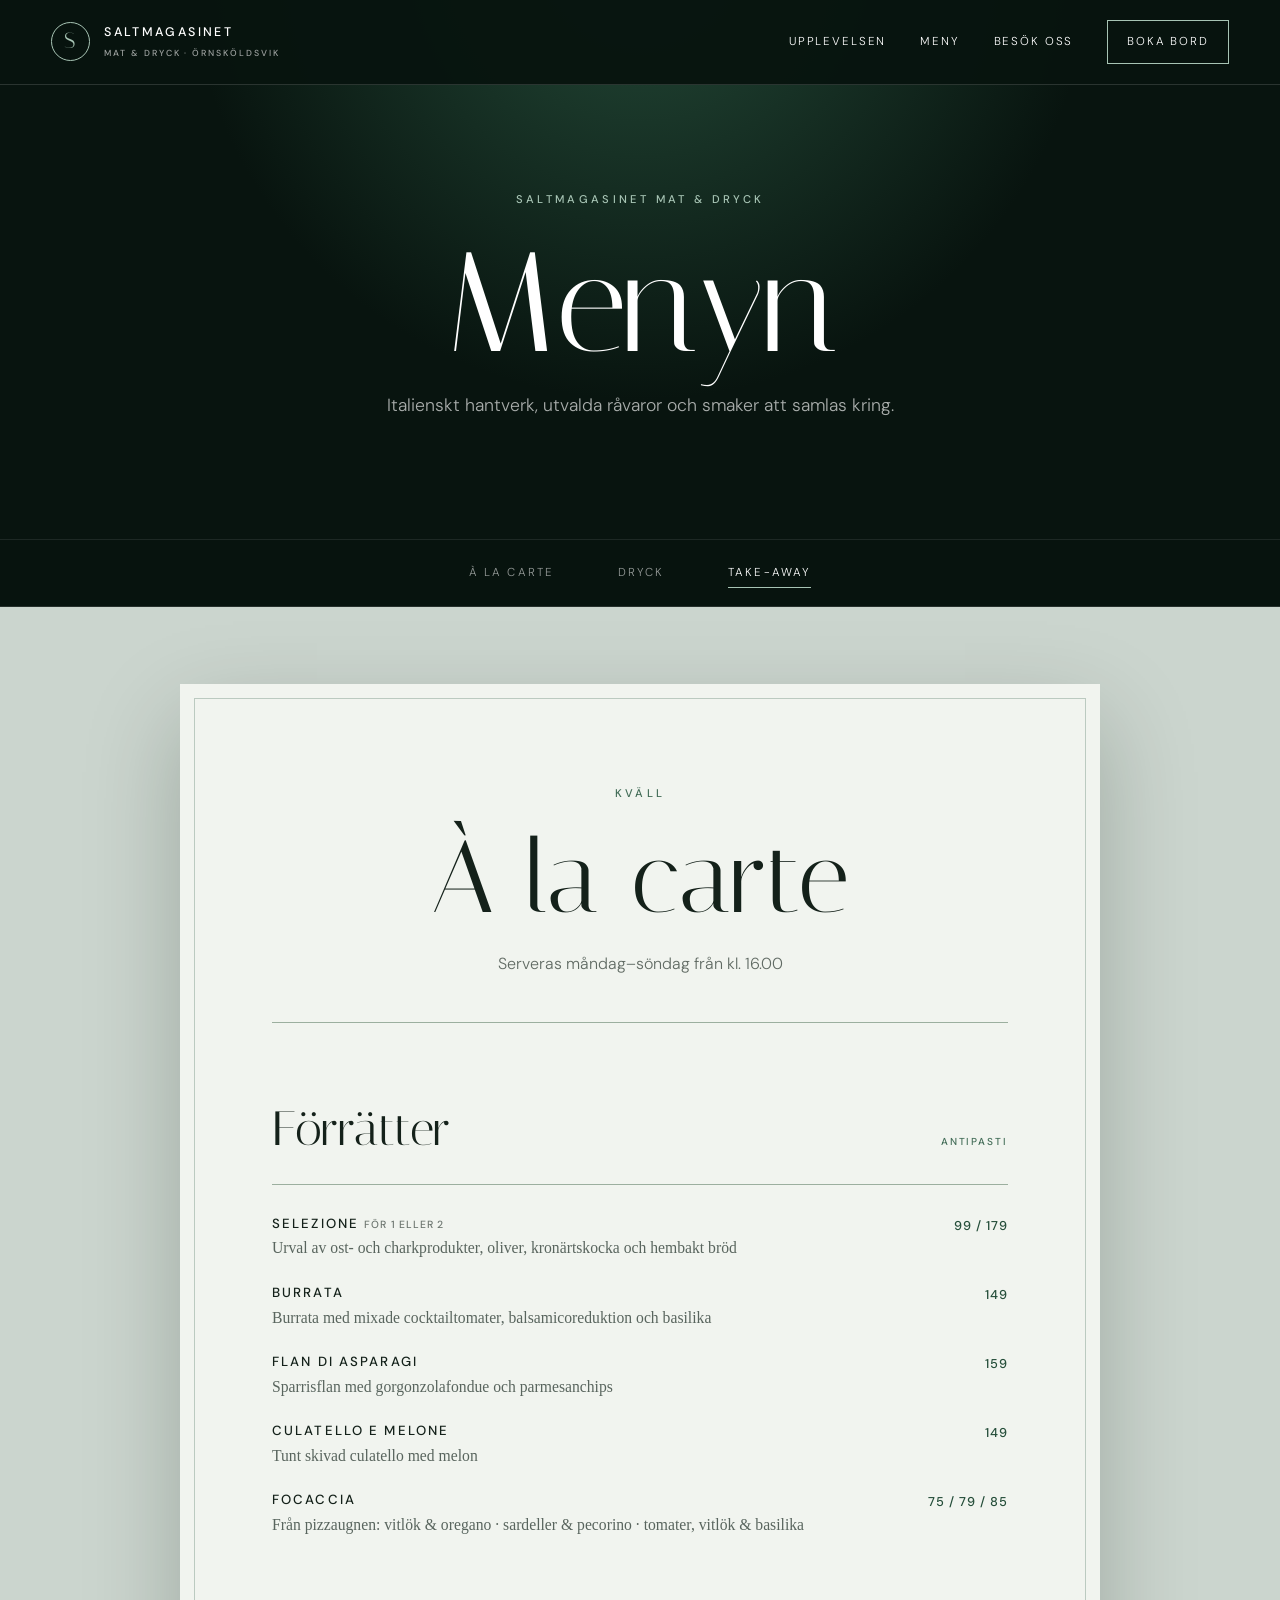
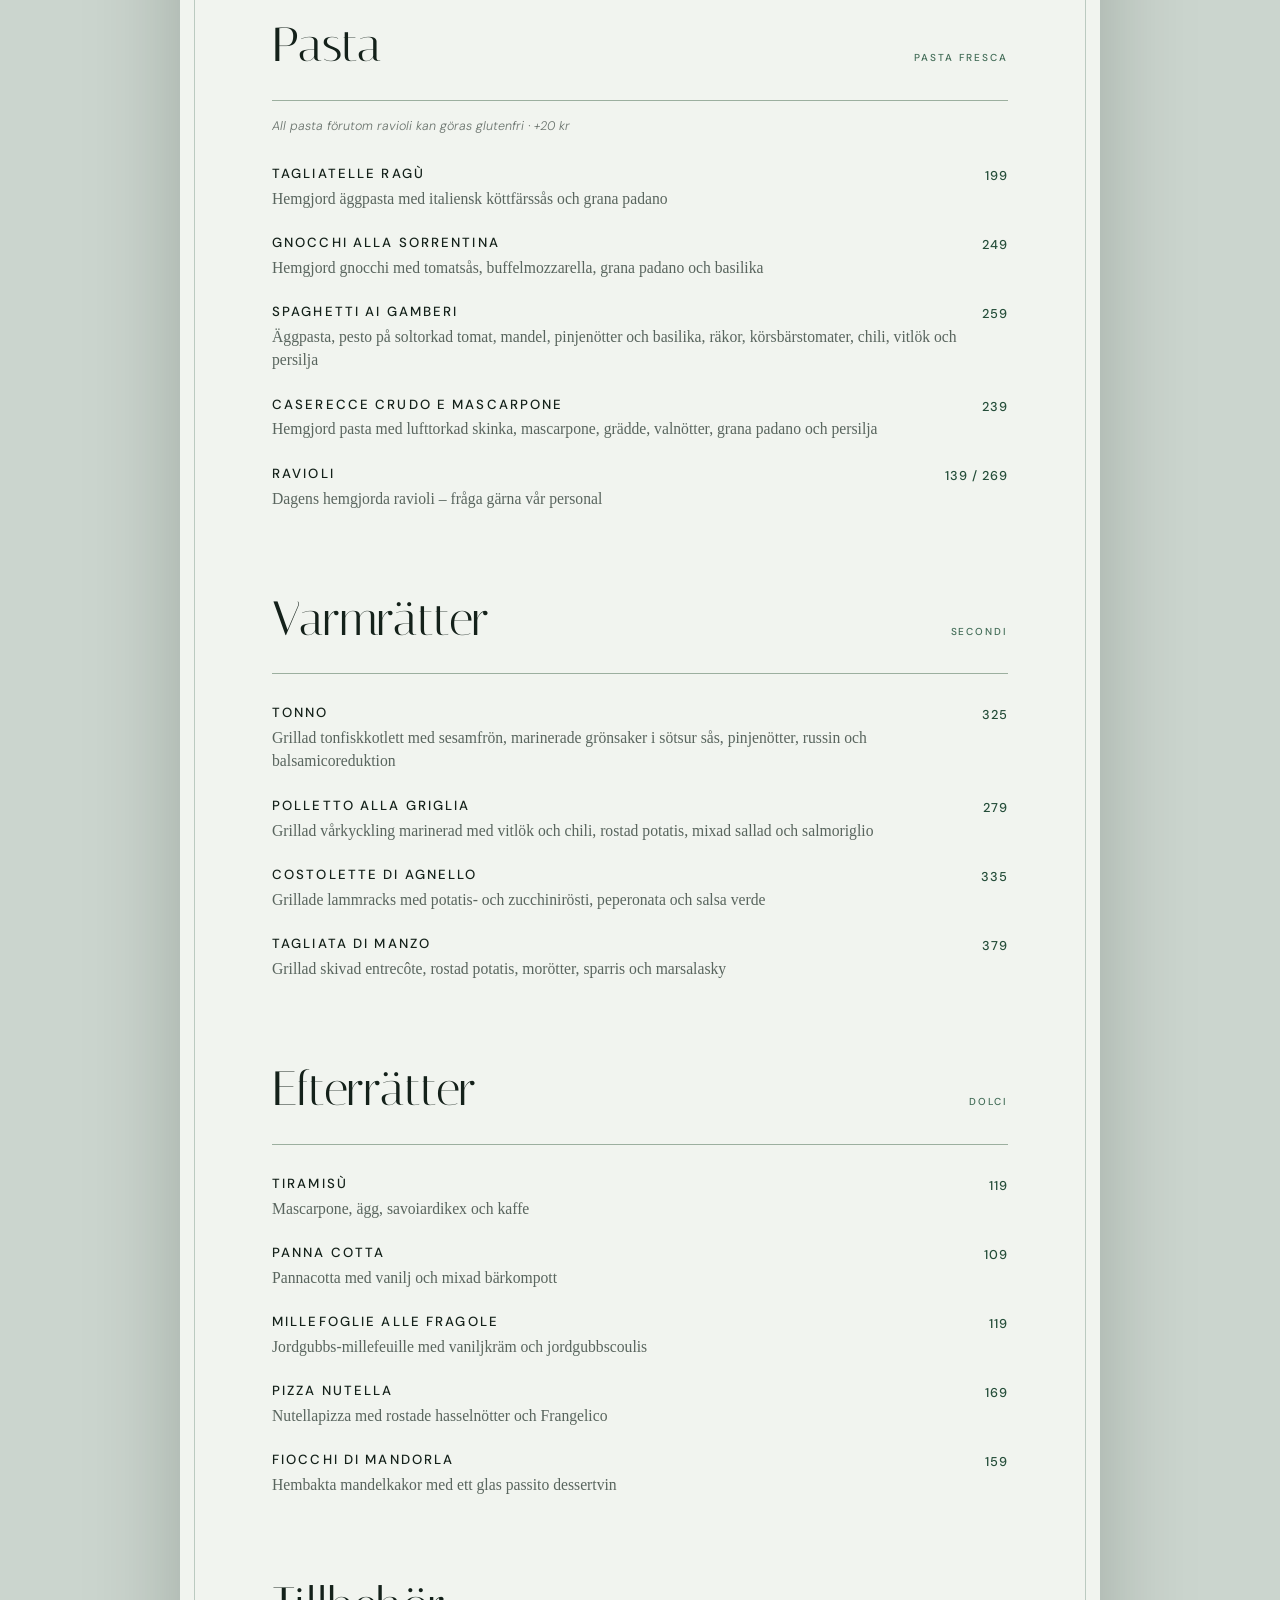
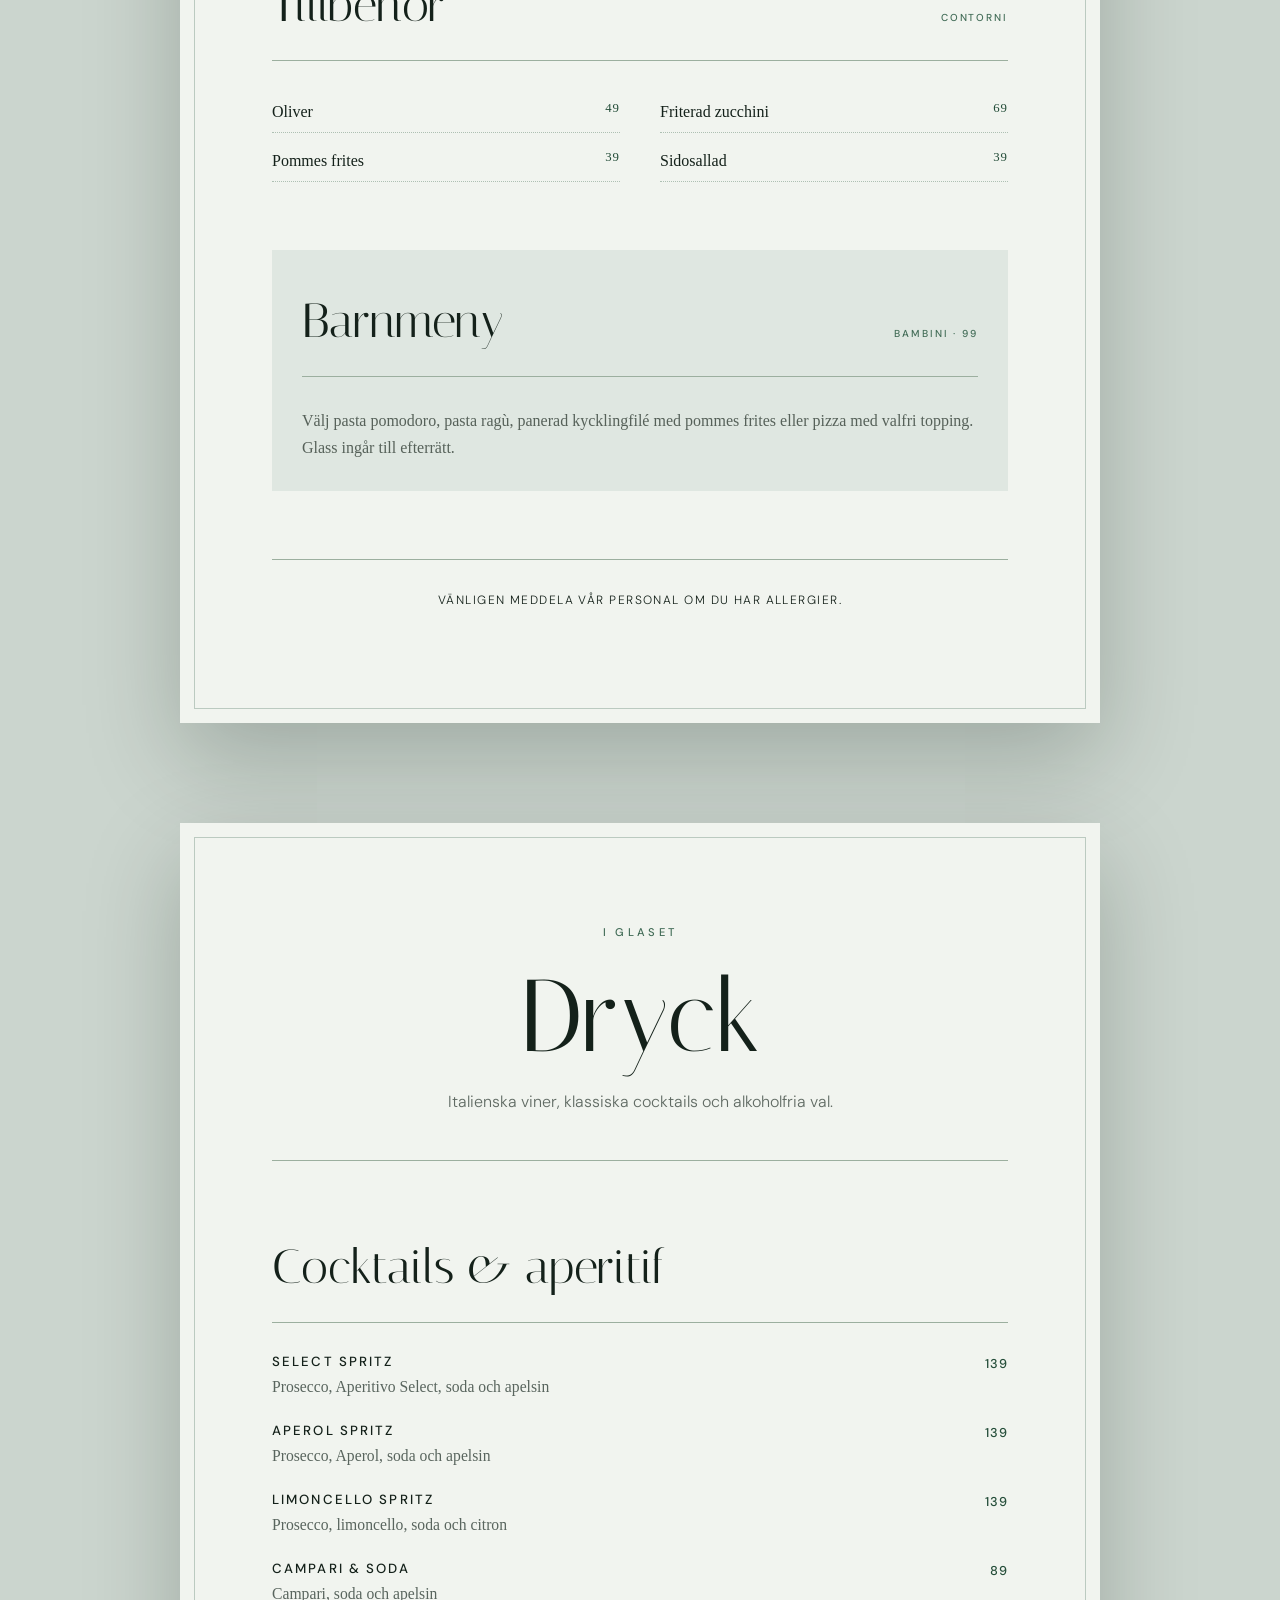
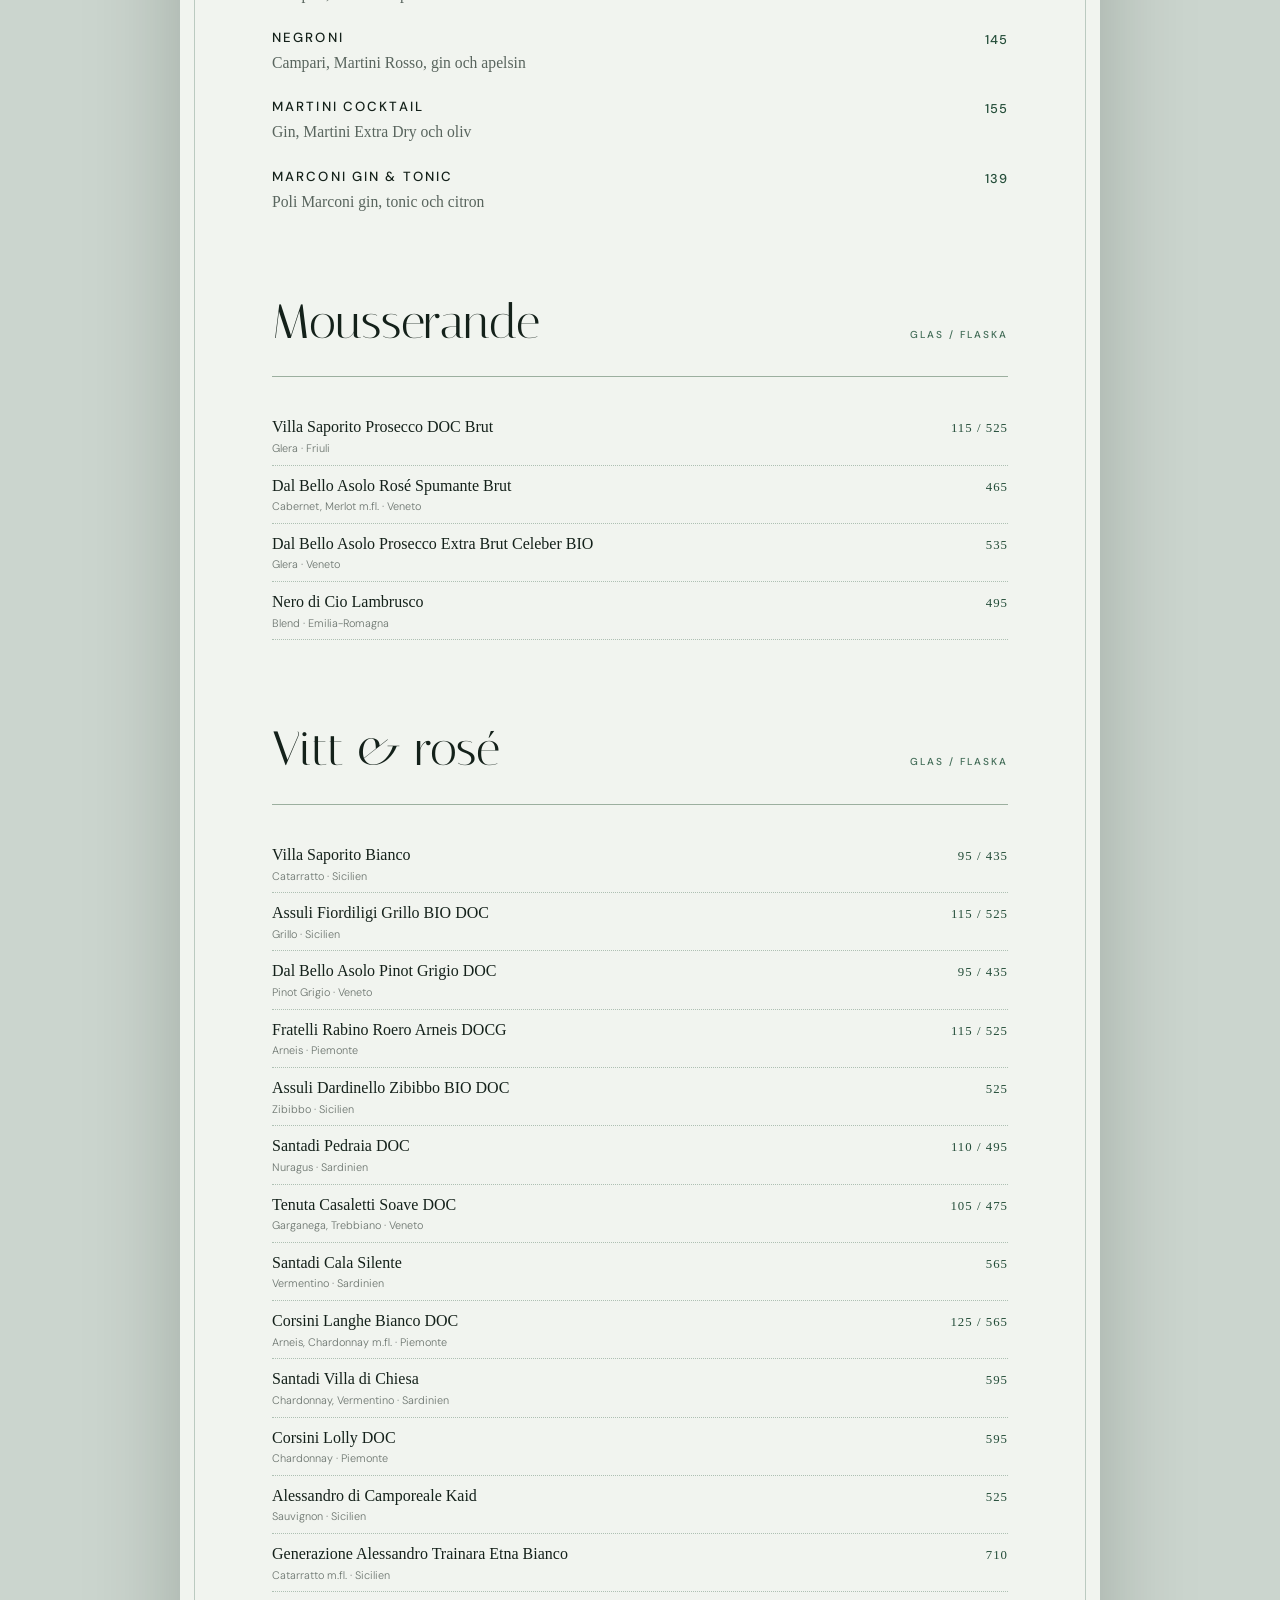
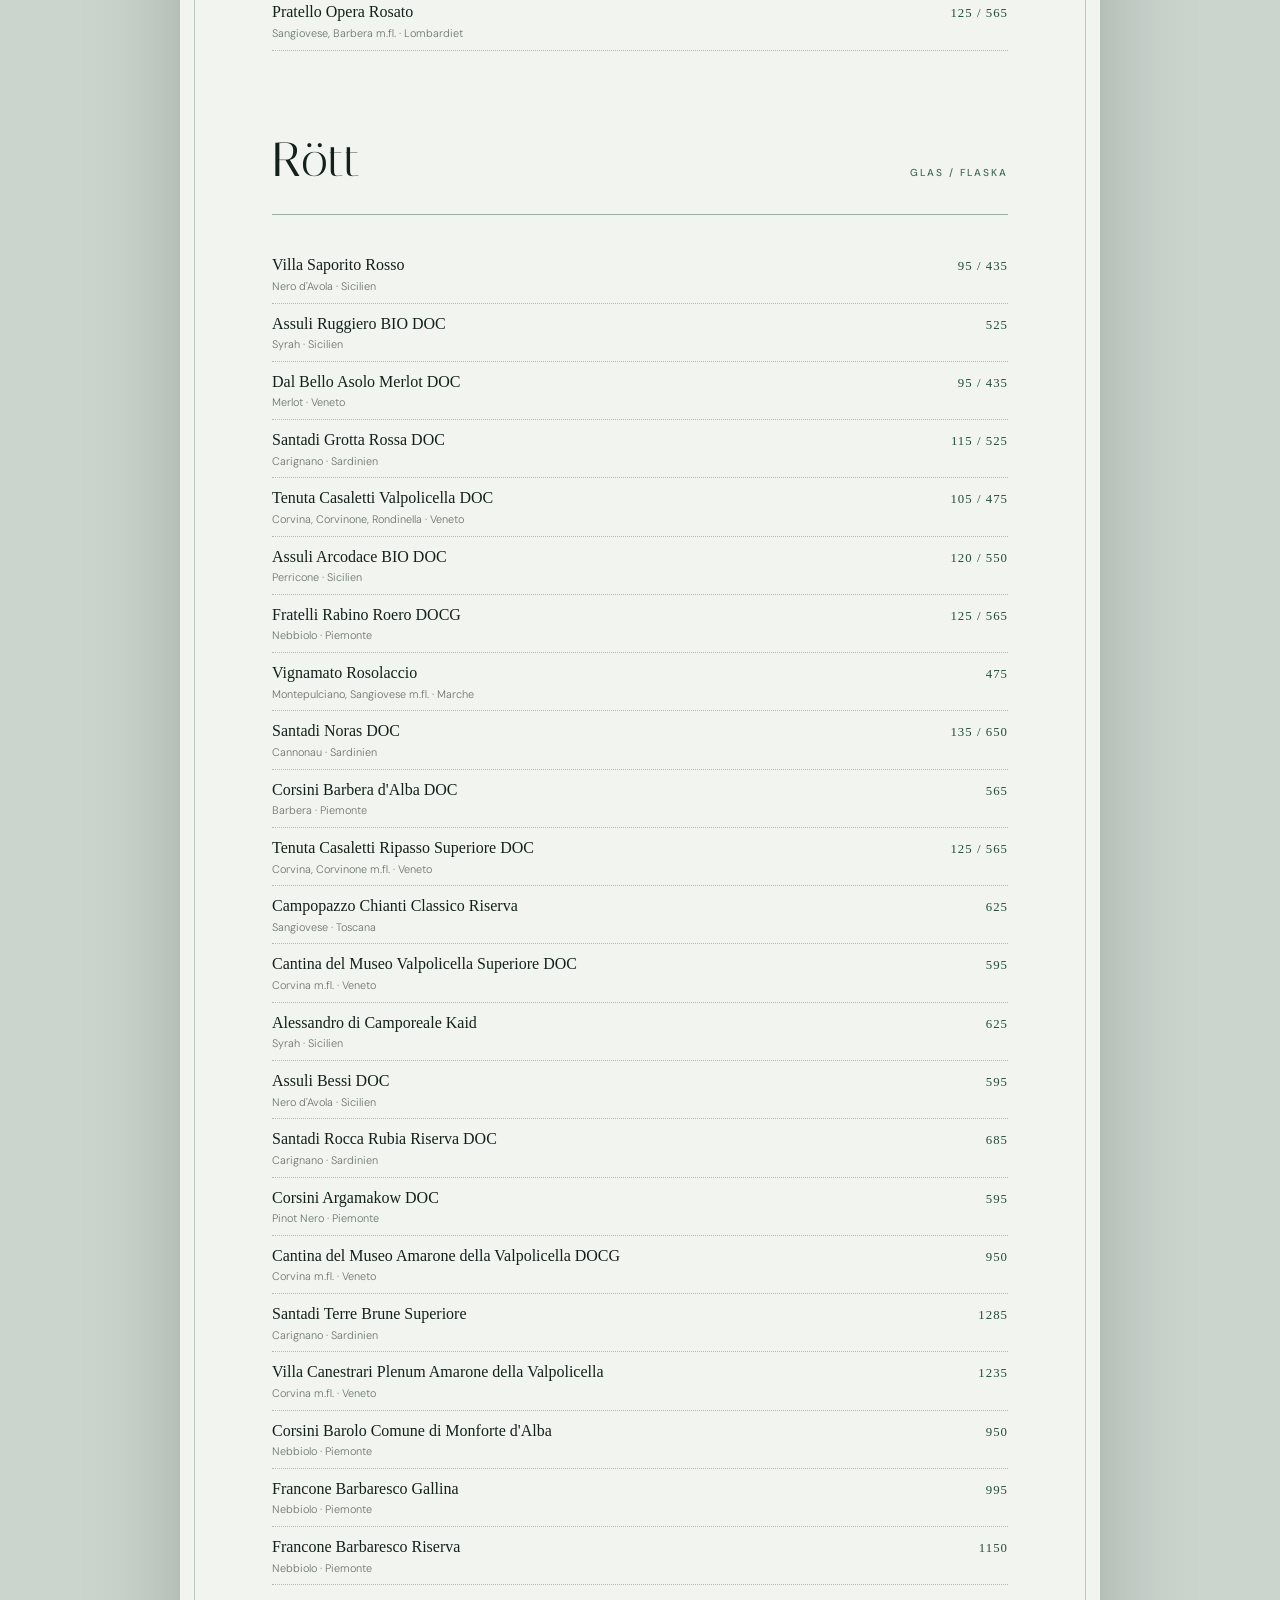
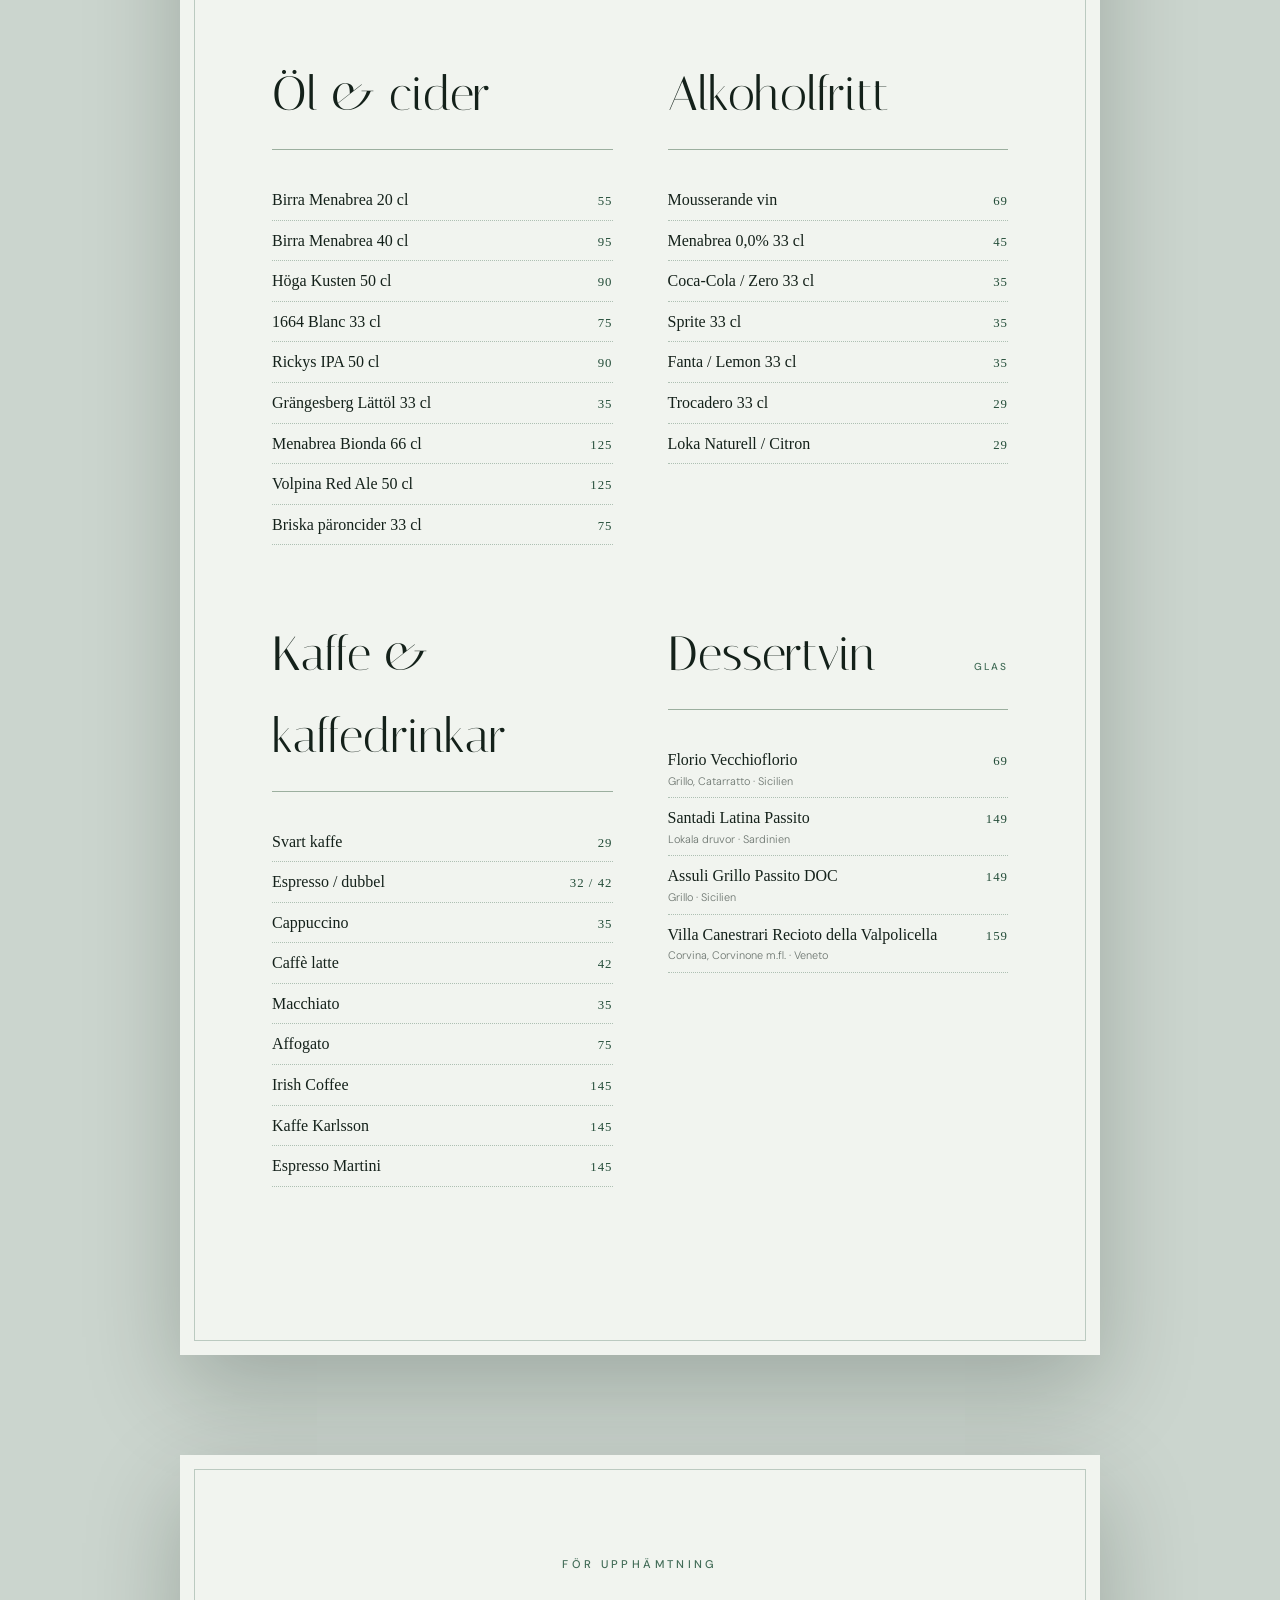
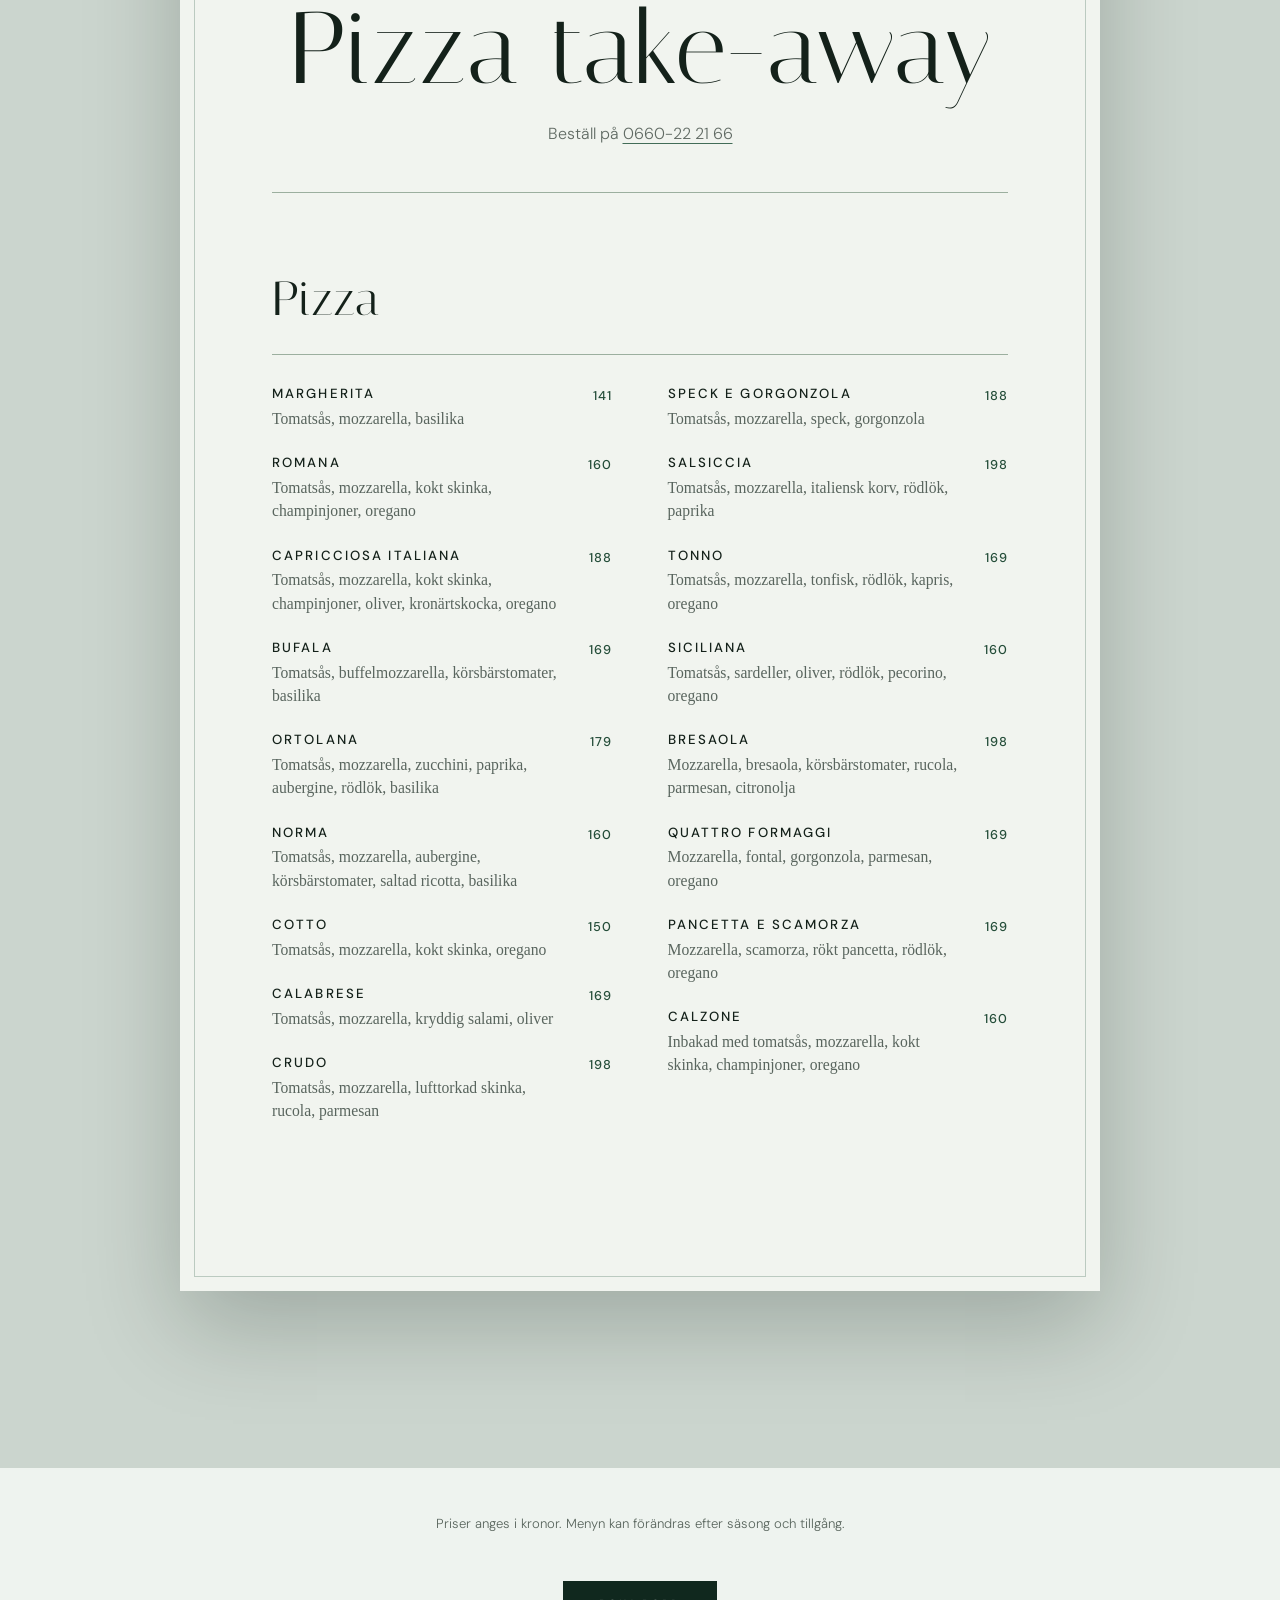
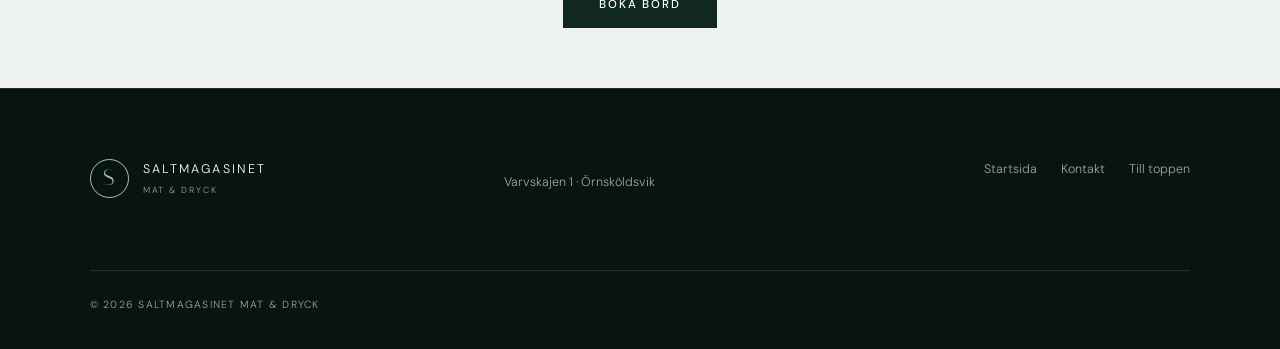
==== commit dada7c86: "Add files via upload" ====
--- a/menu.html
+++ b/menu.html
@@ -4,7 +4,7 @@
   <meta charset="utf-8"><meta name="viewport" content="width=device-width, initial-scale=1"><meta name="theme-color" content="#101614">
   <meta name="description" content="À la carte, vin, cocktails och take-away från Saltmagasinet Mat & Dryck i Örnsköldsvik.">
   <title>Meny — Saltmagasinet Mat & Dryck</title>
-  <link rel="icon" type="image/svg+xml" href="data:image/svg+xml,%3Csvg xmlns='http://www.w3.org/2000/svg' viewBox='0 0 64 64'%3E%3Crect width='64' height='64' rx='12' fill='%23101614'/%3E%3Cpath d='M18 42c7 4 21 4 28 0M23 19h18M26 19v20m12-20v20' fill='none' stroke='%23c4a46b' stroke-width='3' stroke-linecap='round'/%3E%3C/svg%3E">
+  <link rel="icon" type="image/svg+xml" href="data:image/svg+xml,%3Csvg xmlns='http://www.w3.org/2000/svg' viewBox='0 0 64 64'%3E%3Crect width='64' height='64' rx='12' fill='%2308140f'/%3E%3Cpath d='M18 42c7 4 21 4 28 0M23 19h18M26 19v20m12-20v20' fill='none' stroke='%23a7c4b4' stroke-width='3' stroke-linecap='round'/%3E%3C/svg%3E">
   <link rel="preconnect" href="https://fonts.googleapis.com"><link rel="preconnect" href="https://fonts.gstatic.com" crossorigin>
   <link href="https://fonts.googleapis.com/css2?family=DM+Sans:wght@300;400;500&family=Italiana&display=swap" rel="stylesheet">
   <link rel="stylesheet" href="styles.css"><link rel="stylesheet" href="menu.css"><script src="script.js" defer></script><script src="menu.js" defer></script>
--- a/styles.css
+++ b/styles.css
@@ -1,9 +1,9 @@
-:root{--ink:#101614;--forest:#16231e;--paper:#eee9df;--paper-2:#f7f4ed;--gold:#c4a46b;--line:rgba(16,22,20,.2);--serif:'Italiana',Georgia,serif;--sans:'DM Sans',Arial,sans-serif}
+:root{--ink:#0b1712;--forest:#10281e;--forest-deep:#08140f;--paper:#e9ede8;--paper-2:#f4f6f2;--gold:#426c57;--accent-light:#a7c4b4;--line:rgba(11,23,18,.2);--serif:'Italiana',Georgia,serif;--sans:'DM Sans',Arial,sans-serif}
 *{box-sizing:border-box}html{scroll-behavior:smooth;scroll-padding-top:90px}body{margin:0;background:var(--paper-2);color:var(--ink);font-family:var(--sans);font-size:16px;line-height:1.7;font-weight:300}img{display:block;width:100%}a{color:inherit;text-decoration:none}button{font:inherit}.skip-link{position:fixed;left:1rem;top:-5rem;background:#fff;color:#000;padding:.75rem 1rem;z-index:100}.skip-link:focus{top:1rem}.sr-only{position:absolute;width:1px;height:1px;padding:0;margin:-1px;overflow:hidden;clip:rect(0,0,0,0);white-space:nowrap;border:0}
-.site-header{position:fixed;z-index:50;inset:0 0 auto;display:flex;align-items:center;justify-content:space-between;padding:20px clamp(20px,4vw,68px);color:#fff;border-bottom:1px solid rgba(255,255,255,.14);transition:background .3s,padding .3s}.site-header.scrolled,.site-header.open{background:rgba(16,22,20,.96);backdrop-filter:blur(14px);padding-top:13px;padding-bottom:13px}.wordmark{display:flex;align-items:center;gap:14px;font-size:.78rem;letter-spacing:.19em;font-weight:500}.wordmark small,.footer-brand small{display:block;font-size:.55rem;letter-spacing:.22em;color:rgba(255,255,255,.6);margin-top:3px}.wordmark-mark{width:39px;height:39px;border:1px solid var(--gold);border-radius:50%;display:grid;place-items:center;color:var(--gold);font-family:var(--serif);font-size:1.35rem}.site-header nav{display:flex;align-items:center;gap:34px;font-size:.72rem;letter-spacing:.16em;text-transform:uppercase}.site-header nav a:not(.nav-book){position:relative}.site-header nav a:not(.nav-book)::after{content:'';position:absolute;left:0;bottom:-7px;width:100%;height:1px;background:var(--gold);transform:scaleX(0);transform-origin:right;transition:transform .25s}.site-header nav a:hover::after,.site-header nav a:focus-visible::after{transform:scaleX(1);transform-origin:left}.nav-book{border:1px solid var(--gold);padding:11px 19px}.nav-toggle{display:none;background:transparent;border:0;color:#fff;padding:8px}.nav-toggle span{display:block;width:24px;height:1px;background:currentColor;margin:5px}
-.hero{height:min(1000px,100svh);min-height:700px;position:relative;display:flex;align-items:center;overflow:hidden;color:#fff}.hero-image,.hero-shade{position:absolute;inset:0;height:100%;object-fit:cover}.hero-image{animation:drift 20s ease-out both}.hero-shade{background:linear-gradient(90deg,rgba(7,13,11,.8) 0%,rgba(7,13,11,.42) 48%,rgba(7,13,11,.12) 100%),linear-gradient(0deg,rgba(7,13,11,.6),transparent 45%)}.hero-content{position:relative;z-index:2;width:min(900px,90%);margin-left:clamp(24px,9vw,160px);padding-top:80px}.kicker{text-transform:uppercase;letter-spacing:.3em;font-size:.7rem;font-weight:500;color:var(--gold);margin:0 0 24px}.kicker.dark{color:#75613e}.hero h1,.section h2{font-family:var(--serif);font-weight:400;line-height:.95;letter-spacing:-.015em;margin:0}.hero h1{font-size:clamp(4rem,9vw,9rem)}em{font-weight:400;color:var(--gold)}.hero-lead{font-size:clamp(1.05rem,1.7vw,1.35rem);max-width:520px;color:rgba(255,255,255,.78);margin:34px 0 38px}.actions{display:flex;gap:12px;flex-wrap:wrap}.button{display:inline-flex;align-items:center;justify-content:center;min-width:154px;padding:14px 22px;font-size:.72rem;letter-spacing:.17em;text-transform:uppercase;font-weight:500;transition:.25s}.button-gold{background:var(--gold);color:var(--ink)}.button-gold:hover{background:#d7bd8b}.button-ghost{border:1px solid rgba(255,255,255,.5)}.button-ghost:hover{border-color:#fff;background:rgba(255,255,255,.08)}.hero-location{position:absolute;z-index:2;right:clamp(24px,4vw,68px);bottom:30px;font-size:.65rem;letter-spacing:.2em;text-transform:uppercase;color:rgba(255,255,255,.62)}
-.section{padding:clamp(90px,12vw,180px) clamp(24px,7vw,120px)}.section h2{font-size:clamp(3.5rem,7vw,7.4rem)}.intro{display:grid;grid-template-columns:.45fr 1.2fr .55fr;gap:clamp(35px,7vw,120px);background:var(--paper-2)}.section-label{display:flex;gap:12px;align-items:flex-start;font-size:.66rem;letter-spacing:.2em;text-transform:uppercase}.section-label span{color:#806b45}.section-label p{margin:0}.intro-copy{max-width:790px}.intro-copy h2{margin-bottom:42px}.intro-copy>p:not(.kicker){max-width:660px;color:#4e534f}.intro-copy .large-copy{font-size:clamp(1.2rem,2vw,1.55rem);color:var(--ink);line-height:1.55}.intro-note{align-self:end;border-left:1px solid var(--gold);padding-left:24px;font-family:var(--serif);font-size:1.3rem;line-height:1.45}.intro-note p{margin:0}.feature{background:var(--forest);color:#fff;display:grid;grid-template-columns:minmax(300px,1.08fr) minmax(300px,.92fr);padding-top:0;padding-bottom:0;min-height:860px}.feature-image{margin-left:calc(clamp(24px,7vw,120px) * -1);overflow:hidden}.feature-image img{height:100%;object-fit:cover}.feature-copy{padding:clamp(70px,10vw,160px) clamp(0px,3vw,50px) clamp(70px,10vw,160px) clamp(45px,8vw,130px);align-self:center}.feature-copy p:not(.kicker),.wine-copy p:not(.kicker){color:rgba(255,255,255,.68);max-width:470px;margin:35px 0}.text-link{display:inline-flex;gap:12px;border-bottom:1px solid var(--gold);padding-bottom:7px;font-size:.72rem;letter-spacing:.18em;text-transform:uppercase}.manifesto{text-align:center;background:var(--paper);padding-left:max(24px,15vw);padding-right:max(24px,15vw)}.manifesto blockquote{font-family:var(--serif);font-size:clamp(2.5rem,5vw,5rem);line-height:1.18;margin:0}.wine{display:grid;grid-template-columns:.9fr 1.1fr;background:#0c100f;color:#fff;padding-top:0;padding-bottom:0;min-height:760px}.wine-copy{align-self:center;padding:clamp(70px,10vw,150px) clamp(45px,8vw,130px) clamp(70px,10vw,150px) 0}.wine-image{margin-right:calc(clamp(24px,7vw,120px) * -1);overflow:hidden}.wine-image img{height:100%;object-fit:cover}.visit{background:var(--paper-2)}.visit-heading{display:flex;align-items:end;justify-content:space-between;margin-bottom:clamp(65px,8vw,110px)}.visit-grid{display:grid;grid-template-columns:repeat(3,1fr);border-top:1px solid var(--line);gap:0}.visit-grid>div{padding:36px 7% 10px;border-right:1px solid var(--line)}.visit-grid>div:first-child{padding-left:0}.visit-grid>div:last-child{border:0}.visit h3{text-transform:uppercase;letter-spacing:.2em;font-size:.7rem;margin:0 0 25px}.visit p{color:#4e534f}.dark-link{margin-top:20px}.hours{margin:0}.hours div{display:flex;justify-content:space-between;gap:20px;border-bottom:1px solid rgba(16,22,20,.1);padding:7px 0}.hours dt,.hours dd{margin:0}.visit small{display:block;margin-top:16px;color:#71766f;line-height:1.5}.button-dark{background:var(--ink);color:#fff;margin-top:25px}.button-dark:hover{background:#28312e}footer{background:var(--ink);color:rgba(255,255,255,.62);padding:70px clamp(24px,7vw,120px) 35px;display:grid;grid-template-columns:1.1fr .9fr 1fr;align-items:start;gap:40px;font-size:.78rem}.footer-brand{display:flex;align-items:center;gap:14px;color:#fff;letter-spacing:.17em}.footer-brand p{margin:0}.footer-links{display:flex;justify-content:flex-end;gap:24px}.footer-links a:hover{color:#fff}.copyright{grid-column:1/-1;border-top:1px solid rgba(255,255,255,.12);padding-top:25px;margin:25px 0 0;font-size:.65rem;letter-spacing:.12em;text-transform:uppercase}.mobile-book{display:none}.reveal{opacity:0;transform:translateY(28px);transition:opacity .8s ease,transform .8s ease}.reveal.is-visible{opacity:1;transform:none}
+.site-header{position:fixed;z-index:50;inset:0 0 auto;display:flex;align-items:center;justify-content:space-between;padding:20px clamp(20px,4vw,68px);color:#fff;border-bottom:1px solid rgba(255,255,255,.14);transition:background .3s,padding .3s}.site-header.scrolled,.site-header.open{background:rgba(8,20,15,.96);backdrop-filter:blur(14px);padding-top:13px;padding-bottom:13px}.wordmark{display:flex;align-items:center;gap:14px;font-size:.78rem;letter-spacing:.19em;font-weight:500}.wordmark small,.footer-brand small{display:block;font-size:.55rem;letter-spacing:.22em;color:rgba(255,255,255,.6);margin-top:3px}.wordmark-mark{width:39px;height:39px;border:1px solid var(--accent-light);border-radius:50%;display:grid;place-items:center;color:var(--accent-light);font-family:var(--serif);font-size:1.35rem}.site-header nav{display:flex;align-items:center;gap:34px;font-size:.72rem;letter-spacing:.16em;text-transform:uppercase}.site-header nav a:not(.nav-book){position:relative}.site-header nav a:not(.nav-book)::after{content:'';position:absolute;left:0;bottom:-7px;width:100%;height:1px;background:var(--accent-light);transform:scaleX(0);transform-origin:right;transition:transform .25s}.site-header nav a:hover::after,.site-header nav a:focus-visible::after{transform:scaleX(1);transform-origin:left}.nav-book{border:1px solid var(--accent-light);padding:11px 19px}.nav-toggle{display:none;background:transparent;border:0;color:#fff;padding:8px}.nav-toggle span{display:block;width:24px;height:1px;background:currentColor;margin:5px}
+.hero{height:min(1000px,100svh);min-height:700px;position:relative;display:flex;align-items:center;overflow:hidden;color:#fff}.hero-image,.hero-shade{position:absolute;inset:0;height:100%;object-fit:cover}.hero-image{animation:drift 20s ease-out both}.hero-shade{background:linear-gradient(90deg,rgba(3,19,12,.86) 0%,rgba(8,35,24,.5) 48%,rgba(7,25,18,.16) 100%),linear-gradient(0deg,rgba(4,20,14,.7),transparent 45%)}.hero-content{position:relative;z-index:2;width:min(900px,90%);margin-left:clamp(24px,9vw,160px);padding-top:80px}.kicker{text-transform:uppercase;letter-spacing:.3em;font-size:.7rem;font-weight:500;color:var(--accent-light);margin:0 0 24px}.kicker.dark{color:var(--gold)}.hero h1,.section h2{font-family:var(--serif);font-weight:400;line-height:.95;letter-spacing:-.015em;margin:0}.hero h1{font-size:clamp(4rem,9vw,9rem)}em{font-weight:400;color:var(--accent-light)}.hero-lead{font-size:clamp(1.05rem,1.7vw,1.35rem);max-width:520px;color:rgba(255,255,255,.78);margin:34px 0 38px}.actions{display:flex;gap:12px;flex-wrap:wrap}.button{display:inline-flex;align-items:center;justify-content:center;min-width:154px;padding:14px 22px;font-size:.72rem;letter-spacing:.17em;text-transform:uppercase;font-weight:500;transition:.25s}.button-gold{background:var(--gold);color:#fff}.button-gold:hover{background:#527f68}.button-ghost{border:1px solid rgba(255,255,255,.5)}.button-ghost:hover{border-color:#fff;background:rgba(255,255,255,.08)}.hero-location{position:absolute;z-index:2;right:clamp(24px,4vw,68px);bottom:30px;font-size:.65rem;letter-spacing:.2em;text-transform:uppercase;color:rgba(255,255,255,.62)}
+.section{padding:clamp(90px,12vw,180px) clamp(24px,7vw,120px)}.section h2{font-size:clamp(3.5rem,7vw,7.4rem)}.intro{display:grid;grid-template-columns:.45fr 1.2fr .55fr;gap:clamp(35px,7vw,120px);background:var(--paper-2)}.section-label{display:flex;gap:12px;align-items:flex-start;font-size:.66rem;letter-spacing:.2em;text-transform:uppercase}.section-label span{color:var(--gold)}.section-label p{margin:0}.intro-copy{max-width:790px}.intro-copy h2{margin-bottom:42px}.intro-copy>p:not(.kicker){max-width:660px;color:#4e534f}.intro-copy .large-copy{font-size:clamp(1.2rem,2vw,1.55rem);color:var(--ink);line-height:1.55}.intro-note{align-self:end;border-left:1px solid var(--gold);padding-left:24px;font-family:var(--serif);font-size:1.3rem;line-height:1.45}.intro-note p{margin:0}.feature{background:var(--forest);color:#fff;display:grid;grid-template-columns:minmax(300px,1.08fr) minmax(300px,.92fr);padding-top:0;padding-bottom:0;min-height:860px}.feature-image{margin-left:calc(clamp(24px,7vw,120px) * -1);overflow:hidden}.feature-image img{height:100%;object-fit:cover}.feature-copy{padding:clamp(70px,10vw,160px) clamp(0px,3vw,50px) clamp(70px,10vw,160px) clamp(45px,8vw,130px);align-self:center}.feature-copy p:not(.kicker),.wine-copy p:not(.kicker){color:rgba(255,255,255,.68);max-width:470px;margin:35px 0}.text-link{display:inline-flex;gap:12px;border-bottom:1px solid var(--accent-light);padding-bottom:7px;font-size:.72rem;letter-spacing:.18em;text-transform:uppercase}.manifesto{text-align:center;background:var(--paper);padding-left:max(24px,15vw);padding-right:max(24px,15vw)}.manifesto blockquote{font-family:var(--serif);font-size:clamp(2.5rem,5vw,5rem);line-height:1.18;margin:0}.wine{display:grid;grid-template-columns:.9fr 1.1fr;background:var(--forest-deep);color:#fff;padding-top:0;padding-bottom:0;min-height:760px}.wine-copy{align-self:center;padding:clamp(70px,10vw,150px) clamp(45px,8vw,130px) clamp(70px,10vw,150px) 0}.wine-image{margin-right:calc(clamp(24px,7vw,120px) * -1);overflow:hidden}.wine-image img{height:100%;object-fit:cover}.visit{background:var(--paper-2)}.visit-heading{display:flex;align-items:end;justify-content:space-between;margin-bottom:clamp(65px,8vw,110px)}.visit-grid{display:grid;grid-template-columns:repeat(3,1fr);border-top:1px solid var(--line);gap:0}.visit-grid>div{padding:36px 7% 10px;border-right:1px solid var(--line)}.visit-grid>div:first-child{padding-left:0}.visit-grid>div:last-child{border:0}.visit h3{text-transform:uppercase;letter-spacing:.2em;font-size:.7rem;margin:0 0 25px}.visit p{color:#4e534f}.dark-link{margin-top:20px}.hours{margin:0}.hours div{display:flex;justify-content:space-between;gap:20px;border-bottom:1px solid rgba(16,22,20,.1);padding:7px 0}.hours dt,.hours dd{margin:0}.visit small{display:block;margin-top:16px;color:#71766f;line-height:1.5}.button-dark{background:var(--forest);color:#fff;margin-top:25px}.button-dark:hover{background:#1c3a2d}footer{background:var(--forest-deep);color:rgba(255,255,255,.62);padding:70px clamp(24px,7vw,120px) 35px;display:grid;grid-template-columns:1.1fr .9fr 1fr;align-items:start;gap:40px;font-size:.78rem}.footer-brand{display:flex;align-items:center;gap:14px;color:#fff;letter-spacing:.17em}.footer-brand p{margin:0}.footer-links{display:flex;justify-content:flex-end;gap:24px}.footer-links a:hover{color:#fff}.copyright{grid-column:1/-1;border-top:1px solid rgba(255,255,255,.12);padding-top:25px;margin:25px 0 0;font-size:.65rem;letter-spacing:.12em;text-transform:uppercase}.mobile-book{display:none}.reveal{opacity:0;transform:translateY(28px);transition:opacity .8s ease,transform .8s ease}.reveal.is-visible{opacity:1;transform:none}
 @keyframes drift{from{transform:scale(1.06)}to{transform:scale(1)}}
 @media(max-width:1080px){.site-header nav{position:absolute;left:0;right:0;top:100%;display:none;flex-direction:column;align-items:flex-start;background:rgba(16,22,20,.98);padding:28px}.site-header.open nav{display:flex}.nav-toggle{display:block}.intro{grid-template-columns:1fr}.section-label{display:none}.intro-note{max-width:500px}.feature,.wine{grid-template-columns:1fr;min-height:0}.feature-image,.wine-image{margin:0;height:min(75vw,650px)}.feature-copy,.wine-copy{padding:80px 0}.wine-image{order:-1}.visit-heading{display:block}.visit-grid{grid-template-columns:1fr}.visit-grid>div,.visit-grid>div:first-child{padding:30px 0;border-right:0;border-bottom:1px solid var(--line)}footer{grid-template-columns:1fr}.footer-links{justify-content:flex-start;flex-wrap:wrap}.hero-location{display:none}}
-@media(max-width:560px){body{padding-bottom:56px}.site-header{padding:14px 18px}.wordmark{font-size:.66rem}.wordmark-mark{width:34px;height:34px}.wordmark small{font-size:.47rem}.hero{min-height:650px}.hero-content{margin-left:22px}.hero h1{font-size:clamp(3.5rem,19vw,5.4rem)}.section{padding:85px 22px}.feature,.wine{padding-top:0;padding-bottom:0}.actions{align-items:stretch;flex-direction:column;width:min(260px,100%)}.mobile-book{display:block;position:fixed;z-index:60;bottom:0;left:0;right:0;background:var(--gold);color:var(--ink);text-align:center;padding:15px;text-transform:uppercase;letter-spacing:.18em;font-size:.72rem;font-weight:500}}
+@media(max-width:560px){body{padding-bottom:56px}.site-header{padding:14px 18px}.wordmark{font-size:.66rem}.wordmark-mark{width:34px;height:34px}.wordmark small{font-size:.47rem}.hero{min-height:650px}.hero-content{margin-left:22px}.hero h1{font-size:clamp(3.5rem,19vw,5.4rem)}.section{padding:85px 22px}.feature,.wine{padding-top:0;padding-bottom:0}.actions{align-items:stretch;flex-direction:column;width:min(260px,100%)}.mobile-book{display:block;position:fixed;z-index:60;bottom:0;left:0;right:0;background:var(--gold);color:#fff;text-align:center;padding:15px;text-transform:uppercase;letter-spacing:.18em;font-size:.72rem;font-weight:500}}
 @media(prefers-reduced-motion:reduce){html{scroll-behavior:auto}.hero-image{animation:none}.reveal{opacity:1;transform:none;transition:none}}
--- a/menu.css
+++ b/menu.css
@@ -1,3 +1,3 @@
-.menu-page{background:#171e1b}.menu-page .site-header{background:rgba(16,22,20,.96)}.menu-hero{padding:190px 24px 100px;text-align:center;color:#fff;background:radial-gradient(circle at 50% -10%,#33443d 0,transparent 52%),#101614}.menu-hero h1,.sheet-heading h2{font-family:var(--serif);font-weight:400;line-height:1;margin:0}.menu-hero h1{font-size:clamp(4.5rem,11vw,9rem)}.menu-hero>p:last-child{color:rgba(255,255,255,.65);font-size:1.1rem}.menu-tabs{position:sticky;top:65px;z-index:20;display:flex;justify-content:center;gap:clamp(18px,5vw,70px);background:rgba(16,22,20,.97);border-top:1px solid rgba(255,255,255,.09);border-bottom:1px solid rgba(255,255,255,.12);padding:18px 20px;color:rgba(255,255,255,.58);font-size:.72rem;letter-spacing:.18em;text-transform:uppercase}.menu-tabs a{padding:5px 0;border-bottom:1px solid transparent}.menu-tabs a.active,.menu-tabs a:hover{color:#fff;border-color:var(--gold)}.menu-paper{background:#d8d0c1;padding:clamp(30px,6vw,90px) 20px}.menu-sheet{background:#f5f0e6;color:#1b201e;width:min(920px,100%);margin:0 auto clamp(50px,8vw,100px);padding:clamp(48px,8vw,100px) clamp(24px,8vw,92px);box-shadow:0 35px 90px rgba(0,0,0,.2);scroll-margin-top:145px;position:relative}.menu-sheet::before{content:'';position:absolute;inset:14px;border:1px solid rgba(128,107,69,.25);pointer-events:none}.sheet-heading{text-align:center;border-bottom:1px solid #b8ad99;padding-bottom:45px;margin-bottom:65px}.sheet-heading h2{font-size:clamp(3.7rem,8vw,6.8rem)}.sheet-heading>p:last-child{color:#666961;margin:20px 0 0}.sheet-heading a{text-decoration:underline;text-decoration-color:var(--gold);text-underline-offset:4px}.menu-category{margin:0 0 68px}.menu-category h3{font-family:var(--serif);font-size:clamp(2rem,5vw,3rem);font-weight:400;margin:0 0 30px;padding-bottom:14px;border-bottom:1px solid #b8ad99;display:flex;align-items:baseline;justify-content:space-between;gap:15px}.menu-category h3 span{font-family:var(--sans);font-size:.63rem;font-weight:500;letter-spacing:.19em;text-transform:uppercase;color:#806b45}.category-note{font-size:.78rem;color:#77746c;margin:-15px 0 28px;font-style:italic}.menu-category article{display:grid;grid-template-columns:1fr auto;gap:25px;align-items:start;margin:0 0 24px}.menu-category article h4{font-size:.83rem;line-height:1.35;letter-spacing:.16em;text-transform:uppercase;font-weight:500;margin:0 0 4px}.menu-category article h4 small{font-size:.65rem;letter-spacing:.08em;color:#77746c}.menu-category article p{margin:0;color:#666961;font-family:Georgia,serif;font-size:.98rem;line-height:1.48}.menu-category article>b,.wine-list p>b,.compact-grid b{font-size:.8rem;letter-spacing:.08em;font-weight:500;white-space:nowrap}.compact-grid{display:grid;grid-template-columns:1fr 1fr;gap:7px 40px}.compact-grid p{display:flex;justify-content:space-between;margin:0;border-bottom:1px dotted #c8bfaf;padding:7px 0;font-family:Georgia,serif}.kids{background:#e8e0d2;padding:30px}.kids p{font-family:Georgia,serif;margin:0;color:#5f625c}.allergy-note{text-align:center;border-top:1px solid #b8ad99;padding-top:30px;font-size:.75rem;letter-spacing:.12em;text-transform:uppercase}.wine-list>p{display:flex;align-items:baseline;justify-content:space-between;gap:20px;border-bottom:1px dotted #c8bfaf;margin:0;padding:9px 0;font-family:Georgia,serif;line-height:1.35}.wine-list>p span{display:flex;flex-direction:column}.wine-list small{font-family:var(--sans);font-size:.68rem;color:#77746c;margin-top:3px}.drink-columns{display:grid;grid-template-columns:1fr 1fr;gap:55px}.pizza-list{columns:2;column-gap:55px}.pizza-list h3{column-span:all}.pizza-list article{break-inside:avoid}.menu-footnote{background:#f5f0e6;padding:45px 24px 60px;display:flex;flex-direction:column;align-items:center;text-align:center}.menu-footnote p{color:#656963;font-size:.82rem;margin:0 0 20px}.menu-page footer{border-top:1px solid rgba(255,255,255,.1)}
+.menu-page{background:var(--forest-deep)}.menu-page .site-header{background:rgba(8,20,15,.96)}.menu-hero{padding:190px 24px 100px;text-align:center;color:#fff;background:radial-gradient(circle at 50% -10%,#244a38 0,transparent 52%),var(--forest-deep)}.menu-hero h1,.sheet-heading h2{font-family:var(--serif);font-weight:400;line-height:1;margin:0}.menu-hero h1{font-size:clamp(4.5rem,11vw,9rem)}.menu-hero>p:last-child{color:rgba(255,255,255,.65);font-size:1.1rem}.menu-tabs{position:sticky;top:65px;z-index:20;display:flex;justify-content:center;gap:clamp(18px,5vw,70px);background:rgba(8,20,15,.97);border-top:1px solid rgba(255,255,255,.09);border-bottom:1px solid rgba(255,255,255,.12);padding:18px 20px;color:rgba(255,255,255,.58);font-size:.72rem;letter-spacing:.18em;text-transform:uppercase}.menu-tabs a{padding:5px 0;border-bottom:1px solid transparent}.menu-tabs a.active,.menu-tabs a:hover{color:#fff;border-color:var(--accent-light)}.menu-paper{background:#cbd5ce;padding:clamp(30px,6vw,90px) 20px}.menu-sheet{background:#f1f4ef;color:#14211a;width:min(920px,100%);margin:0 auto clamp(50px,8vw,100px);padding:clamp(48px,8vw,100px) clamp(24px,8vw,92px);box-shadow:0 35px 90px rgba(3,18,11,.22);scroll-margin-top:145px;position:relative}.menu-sheet::before{content:'';position:absolute;inset:14px;border:1px solid rgba(48,94,71,.28);pointer-events:none}.sheet-heading{text-align:center;border-bottom:1px solid #9caf9f;padding-bottom:45px;margin-bottom:65px}.sheet-heading h2{font-size:clamp(3.7rem,8vw,6.8rem)}.sheet-heading>p:last-child{color:#606a63;margin:20px 0 0}.sheet-heading a{text-decoration:underline;text-decoration-color:var(--gold);text-underline-offset:4px}.menu-category{margin:0 0 68px}.menu-category h3{font-family:var(--serif);font-size:clamp(2rem,5vw,3rem);font-weight:400;margin:0 0 30px;padding-bottom:14px;border-bottom:1px solid #9caf9f;display:flex;align-items:baseline;justify-content:space-between;gap:15px}.menu-category h3 span{font-family:var(--sans);font-size:.63rem;font-weight:500;letter-spacing:.19em;text-transform:uppercase;color:var(--gold)}.category-note{font-size:.78rem;color:#6c756f;margin:-15px 0 28px;font-style:italic}.menu-category article{display:grid;grid-template-columns:1fr auto;gap:25px;align-items:start;margin:0 0 24px}.menu-category article h4{font-size:.83rem;line-height:1.35;letter-spacing:.16em;text-transform:uppercase;font-weight:500;margin:0 0 4px}.menu-category article h4 small{font-size:.65rem;letter-spacing:.08em;color:#6c756f}.menu-category article p{margin:0;color:#59655e;font-family:Georgia,serif;font-size:.98rem;line-height:1.48}.menu-category article>b,.wine-list p>b,.compact-grid b{font-size:.8rem;letter-spacing:.08em;font-weight:500;white-space:nowrap;color:#244d39}.compact-grid{display:grid;grid-template-columns:1fr 1fr;gap:7px 40px}.compact-grid p{display:flex;justify-content:space-between;margin:0;border-bottom:1px dotted #aec0b3;padding:7px 0;font-family:Georgia,serif}.kids{background:#dfe7e1;padding:30px}.kids p{font-family:Georgia,serif;margin:0;color:#566159}.allergy-note{text-align:center;border-top:1px solid #9caf9f;padding-top:30px;font-size:.75rem;letter-spacing:.12em;text-transform:uppercase}.wine-list>p{display:flex;align-items:baseline;justify-content:space-between;gap:20px;border-bottom:1px dotted #aec0b3;margin:0;padding:9px 0;font-family:Georgia,serif;line-height:1.35}.wine-list>p span{display:flex;flex-direction:column}.wine-list small{font-family:var(--sans);font-size:.68rem;color:#6c756f;margin-top:3px}.drink-columns{display:grid;grid-template-columns:1fr 1fr;gap:55px}.pizza-list{columns:2;column-gap:55px}.pizza-list h3{column-span:all}.pizza-list article{break-inside:avoid}.menu-footnote{background:#eef3ef;padding:45px 24px 60px;display:flex;flex-direction:column;align-items:center;text-align:center}.menu-footnote p{color:#5a665e;font-size:.82rem;margin:0 0 20px}.menu-page footer{border-top:1px solid rgba(255,255,255,.1)}
 @media(max-width:700px){.menu-hero{padding-top:150px}.menu-tabs{top:62px;justify-content:flex-start;overflow-x:auto}.menu-sheet{padding:55px 28px}.menu-sheet::before{inset:8px}.sheet-heading{margin-bottom:48px}.menu-category{margin-bottom:52px}.drink-columns{grid-template-columns:1fr;gap:0}.pizza-list{columns:1}.compact-grid{grid-template-columns:1fr}.menu-category article{gap:14px}.menu-category article p{font-size:.92rem}.menu-category h3{align-items:flex-end}.menu-category h3 span{text-align:right}.wine-list>p{font-size:.92rem}}
 @media print{.site-header,.menu-hero,.menu-tabs,.menu-footnote,footer,.mobile-book{display:none!important}.menu-paper{padding:0;background:#fff}.menu-sheet{box-shadow:none;margin:0;width:100%;padding:15mm;break-after:page}.menu-sheet::before{display:none}.menu-category{break-inside:avoid}.pizza-list{columns:2}body{background:#fff}}
